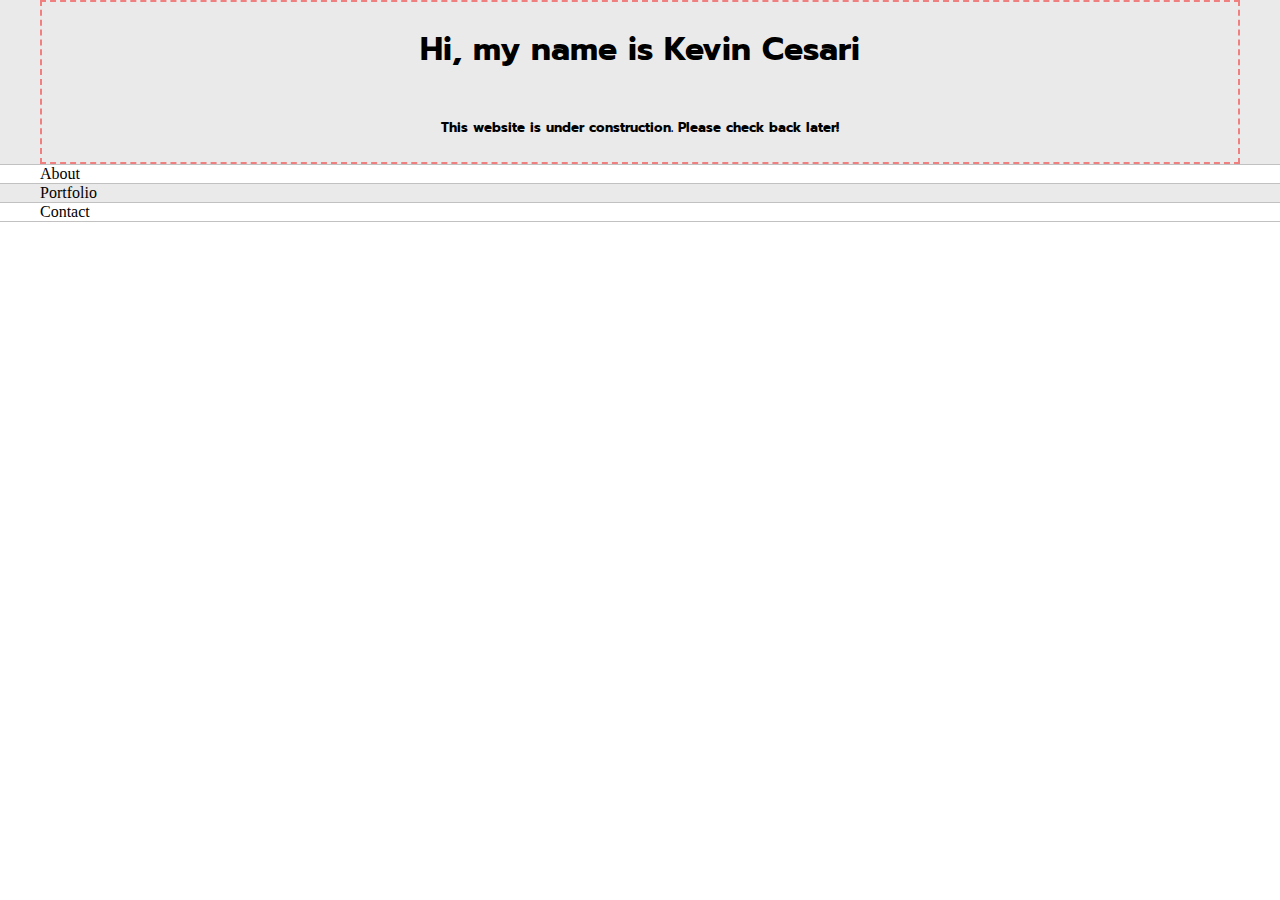
==== index.html @ b9900cfe "Test change to under construction message" ====
<!DOCTYPE html>
<html lang="en">
<head>
    <meta charset="UTF-8">
    <meta http-equiv="X-UA-Compatible" content="IE=edge">
    <meta name="viewport" content="width=device-width, initial-scale=1.0">

    <link rel="preconnect" href="https://fonts.googleapis.com">
    <link rel="preconnect" href="https://fonts.gstatic.com" crossorigin>
    <link href="https://fonts.googleapis.com/css2?family=Prompt:ital,wght@1,500&display=swap" rel="stylesheet">

    <link rel="stylesheet" type="text/css" href="default.css">

    <title>Kevin Cesari</title>
</head>

<body>
    <section class="s1">
        <div class="main-container">
            <div class="greeting-wrapper">
               <h1>Hi, my name is Kevin Cesari</h1>
               <h5>This website is under construction. Please check back later!</h5>
            </div>
        </div>
    </section>
    
    <section class="s2">
        <div class="main-container">
            About
        </div>
    </section>

    <section class="s1">
        <div class="main-container">
            Portfolio
        </div>
    </section>

    <section class="s2">
        <div class="main-container">
            Contact
        </div>
    </section>

</body>
</html>
---- default.css ----
/* Variables */
:root
{
    --mainColor: #eaeaea;
    --secondaryColor: #fff;

    --borderColor: #c1c1c1;

    --mainText: black;
    --secondaryText: #4b5156;
}

html, body
{
    padding: 0;
    margin: 0;
}

/* Style for link */
a
{
    text-decoration: none;
    color: #17a28b;
}

ul
{
    list-style: none;
}

h1, h2, h3, h4, h5, h6, strong
{
    color: var(--mainText);
    font-family: 'Prompt', sans-serif;
}

/* Font sizes for headers */
h1 {font-size: 56;}
h2 {font-size: 36;}
h3 {font-size: 28;}
h4 {font-size: 24;}
h5 {font-size: 20;}
h6 {font-size: 16;}

p, li, span, label, input, textarea
{
    color: var(--secondaryText);
}

.s1
{
    background-color: var(--mainColor);
    border-bottom: 1px solid var(--borderColor);
    overflow: auto;
}

.s2
{
    background-color: var(--secondaryColor);
    border-bottom: 1px solid var(--borderColor);
    overflow: auto;
}

.main-container
{
    width: 1200px;
    margin: 0 auto;
}

.greeting-wrapper
{
    display: grid;    
    text-align: center;
    align-content: center;
    border: 2px dashed lightcoral;
    min-height: 10em;
}

@media screen and (max-width: 1200px)
{
    .main-container
    {
        width: 95%;
    }
}
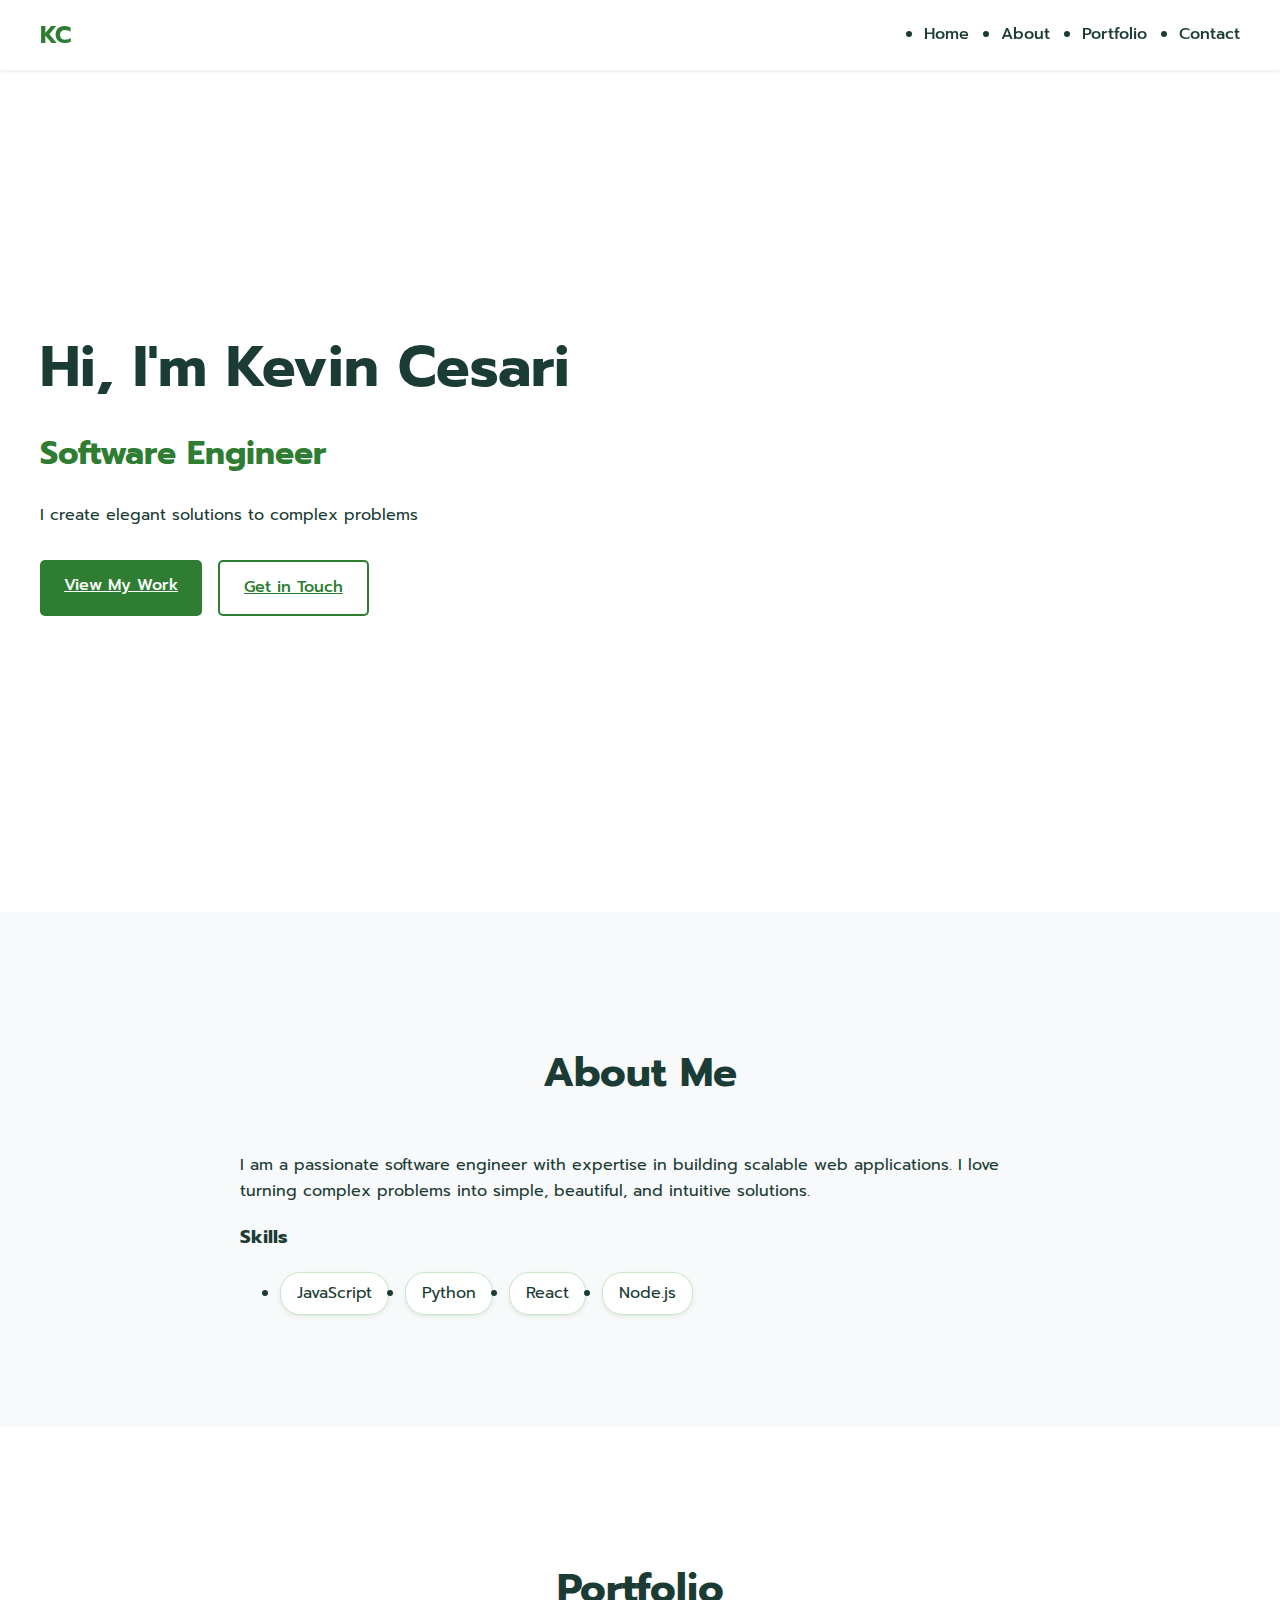
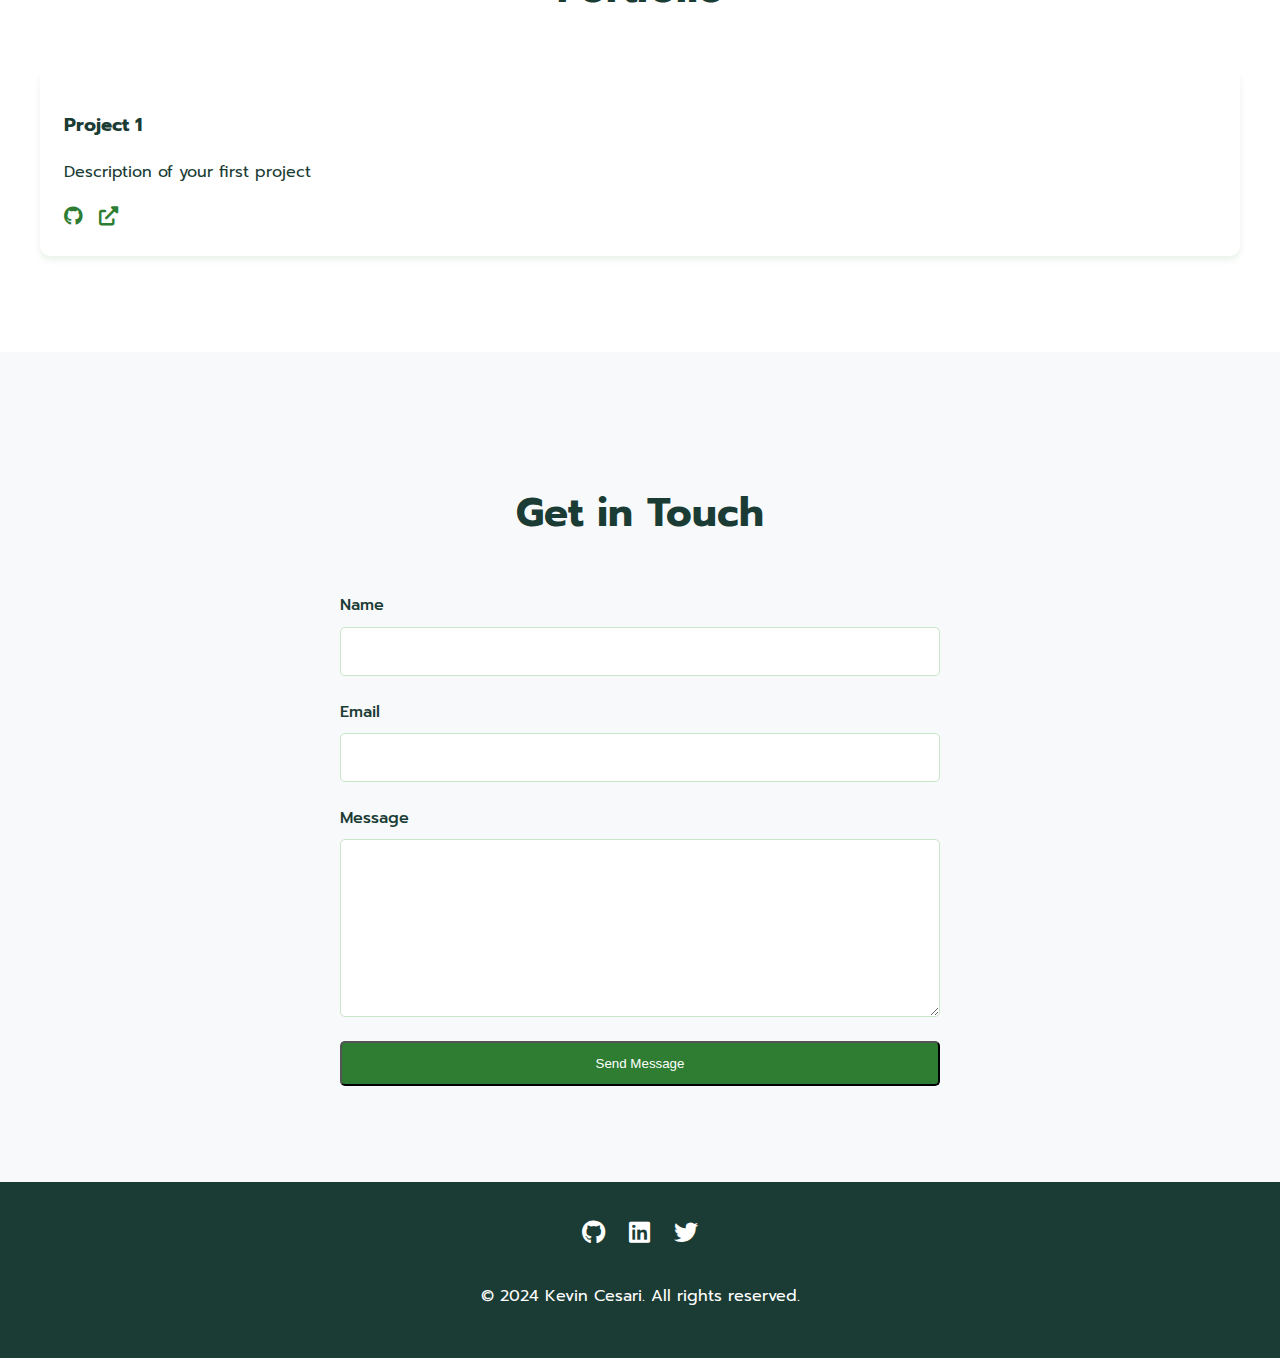
==== commit 212a0f4e: "Update to new template" ====
--- a/index.html
+++ b/index.html
@@ -4,43 +4,126 @@
     <meta charset="UTF-8">
     <meta http-equiv="X-UA-Compatible" content="IE=edge">
     <meta name="viewport" content="width=device-width, initial-scale=1.0">
+    <meta name="description" content="Kevin Cesari's Portfolio Website">
+    <meta name="keywords" content="portfolio, web development, software engineer">
 
     <link rel="preconnect" href="https://fonts.googleapis.com">
     <link rel="preconnect" href="https://fonts.gstatic.com" crossorigin>
-    <link href="https://fonts.googleapis.com/css2?family=Prompt:ital,wght@1,500&display=swap" rel="stylesheet">
+    <link href="https://fonts.googleapis.com/css2?family=Prompt:wght@300;400;500;600;700&display=swap" rel="stylesheet">
+    <link rel="stylesheet" href="https://cdnjs.cloudflare.com/ajax/libs/font-awesome/6.0.0/css/all.min.css">
 
     <link rel="stylesheet" type="text/css" href="default.css">
 
-    <title>Kevin Cesari</title>
+    <title>Kevin Cesari | Portfolio</title>
 </head>
 
 <body>
-    <section class="s1">
+    <nav class="navbar">
+        <div class="nav-content">
+            <div class="logo">KC</div>
+            <ul class="nav-links">
+                <li><a href="#home">Home</a></li>
+                <li><a href="#about">About</a></li>
+                <li><a href="#portfolio">Portfolio</a></li>
+                <li><a href="#contact">Contact</a></li>
+            </ul>
+        </div>
+    </nav>
+
+    <section id="home" class="s1">
         <div class="main-container">
-            <div class="greeting-wrapper">
-               <h1>Hi, my name is Kevin Cesari</h1>
-               <h5>This website is under construction. Please check back later!</h5>
+            <div class="hero-wrapper">
+                <div class="hero-content">
+                    <h1>Hi, I'm Kevin Cesari</h1>
+                    <h2>Software Engineer</h2>
+                    <p>I create elegant solutions to complex problems</p>
+                    <div class="cta-buttons">
+                        <a href="#portfolio" class="btn primary">View My Work</a>
+                        <a href="#contact" class="btn secondary">Get in Touch</a>
+                    </div>
+                </div>
+                <div class="hero-image">
+                    <!-- Add your profile image here -->
+                </div>
             </div>
         </div>
     </section>
     
-    <section class="s2">
+    <section id="about" class="s2">
         <div class="main-container">
-            About
+            <h2 class="section-title">About Me</h2>
+            <div class="about-wrapper">
+                <div class="about-content">
+                    <p>I am a passionate software engineer with expertise in building scalable web applications. I love turning complex problems into simple, beautiful, and intuitive solutions.</p>
+                    <div class="skills">
+                        <h3>Skills</h3>
+                        <ul class="skills-list">
+                            <li>JavaScript</li>
+                            <li>Python</li>
+                            <li>React</li>
+                            <li>Node.js</li>
+                            <!-- Add more skills as needed -->
+                        </ul>
+                    </div>
+                </div>
+            </div>
         </div>
     </section>
 
-    <section class="s1">
+    <section id="portfolio" class="s1">
         <div class="main-container">
-            Portfolio
+            <h2 class="section-title">Portfolio</h2>
+            <div class="portfolio-grid">
+                <!-- Portfolio items will be added here -->
+                <div class="portfolio-item">
+                    <div class="portfolio-content">
+                        <h3>Project 1</h3>
+                        <p>Description of your first project</p>
+                        <div class="portfolio-links">
+                            <a href="#" target="_blank"><i class="fab fa-github"></i></a>
+                            <a href="#" target="_blank"><i class="fas fa-external-link-alt"></i></a>
+                        </div>
+                    </div>
+                </div>
+                <!-- Add more portfolio items as needed -->
+            </div>
         </div>
     </section>
 
-    <section class="s2">
+    <section id="contact" class="s2">
         <div class="main-container">
-            Contact
+            <h2 class="section-title">Get in Touch</h2>
+            <div class="contact-wrapper">
+                <form class="contact-form">
+                    <div class="form-group">
+                        <label for="name">Name</label>
+                        <input type="text" id="name" name="name" required>
+                    </div>
+                    <div class="form-group">
+                        <label for="email">Email</label>
+                        <input type="email" id="email" name="email" required>
+                    </div>
+                    <div class="form-group">
+                        <label for="message">Message</label>
+                        <textarea id="message" name="message" required></textarea>
+                    </div>
+                    <button type="submit" class="btn primary">Send Message</button>
+                </form>
+            </div>
         </div>
     </section>
 
+    <footer>
+        <div class="main-container">
+            <div class="footer-content">
+                <div class="social-links">
+                    <a href="#" target="_blank"><i class="fab fa-github"></i></a>
+                    <a href="#" target="_blank"><i class="fab fa-linkedin"></i></a>
+                    <a href="#" target="_blank"><i class="fab fa-twitter"></i></a>
+                </div>
+                <p>&copy; 2024 Kevin Cesari. All rights reserved.</p>
+            </div>
+        </div>
+    </footer>
 </body>
 </html>--- a/default.css
+++ b/default.css
@@ -1,85 +1,351 @@
 /* Variables */
 :root
 {
-    --mainColor: #eaeaea;
-    --secondaryColor: #fff;
-
-    --borderColor: #c1c1c1;
-
-    --mainText: black;
-    --secondaryText: #4b5156;
+    --mainColor: #ffffff;
+    --secondaryColor: #f8f9fa;
+    --accentColor: #2e7d32;
+    --accentColorLight: #4caf50;
+    --textColor: #1b3c35;
+    --secondaryText: #2d5a4e;
+    --borderColor: #c8e6c9;
+    --shadowColor: rgba(46, 125, 50, 0.1);
 }
 
 html, body
 {
     padding: 0;
     margin: 0;
-}
-
-/* Style for link */
-a
-{
+    font-family: 'Prompt', sans-serif;
+    color: var(--textColor);
+    line-height: 1.6;
+}
+
+/* Navigation */
+.navbar
+{
+    position: fixed;
+    top: 0;
+    width: 100%;
+    background-color: var(--mainColor);
+    box-shadow: 0 2px 4px var(--shadowColor);
+    z-index: 1000;
+}
+
+.nav-content
+{
+    display: flex;
+    justify-content: space-between;
+    align-items: center;
+    padding: 1rem 2rem;
+    max-width: 1200px;
+    margin: 0 auto;
+}
+
+.logo
+{
+    font-size: 1.5rem;
+    font-weight: 700;
+    color: var(--accentColor);
+}
+
+.nav-links
+{
+    display: flex;
+    gap: 2rem;
+    margin: 0;
+    padding: 0;
+}
+
+.nav-links a
+{
+    color: var(--textColor);
     text-decoration: none;
-    color: #17a28b;
-}
-
-ul
-{
-    list-style: none;
-}
-
-h1, h2, h3, h4, h5, h6, strong
-{
-    color: var(--mainText);
-    font-family: 'Prompt', sans-serif;
-}
-
-/* Font sizes for headers */
-h1 {font-size: 56;}
-h2 {font-size: 36;}
-h3 {font-size: 28;}
-h4 {font-size: 24;}
-h5 {font-size: 20;}
-h6 {font-size: 16;}
-
-p, li, span, label, input, textarea
-{
-    color: var(--secondaryText);
+    font-weight: 500;
+    transition: color 0.3s ease;
+}
+
+.nav-links a:hover
+{
+    color: var(--accentColor);
+}
+
+/* Sections */
+.s1, .s2
+{
+    padding: 6rem 0;
 }
 
 .s1
 {
     background-color: var(--mainColor);
-    border-bottom: 1px solid var(--borderColor);
-    overflow: auto;
 }
 
 .s2
 {
     background-color: var(--secondaryColor);
-    border-bottom: 1px solid var(--borderColor);
-    overflow: auto;
 }
 
 .main-container
 {
-    width: 1200px;
+    max-width: 1200px;
     margin: 0 auto;
-}
-
-.greeting-wrapper
-{
-    display: grid;    
+    padding: 0 2rem;
+}
+
+/* Hero Section */
+.hero-wrapper
+{
+    display: grid;
+    grid-template-columns: 1fr 1fr;
+    gap: 4rem;
+    align-items: center;
+    min-height: 80vh;
+}
+
+.hero-content h1
+{
+    font-size: 3.5rem;
+    margin-bottom: 1rem;
+    line-height: 1.2;
+}
+
+.hero-content h2
+{
+    font-size: 2rem;
+    color: var(--accentColor);
+    margin-bottom: 1.5rem;
+}
+
+.cta-buttons
+{
+    display: flex;
+    gap: 1rem;
+    margin-top: 2rem;
+}
+
+/* Buttons */
+.btn
+{
+    padding: 0.8rem 1.5rem;
+    border-radius: 5px;
+    font-weight: 500;
+    transition: all 0.3s ease;
+}
+
+.btn.primary
+{
+    background-color: var(--accentColor);
+    color: white;
+}
+
+.btn.secondary
+{
+    border: 2px solid var(--accentColor);
+    color: var(--accentColor);
+}
+
+.btn:hover
+{
+    transform: translateY(-2px);
+    box-shadow: 0 4px 8px var(--shadowColor);
+}
+
+/* Section Titles */
+.section-title
+{
     text-align: center;
-    align-content: center;
-    border: 2px dashed lightcoral;
-    min-height: 10em;
-}
-
-@media screen and (max-width: 1200px)
+    font-size: 2.5rem;
+    margin-bottom: 3rem;
+    color: var(--textColor);
+}
+
+/* About Section */
+.about-wrapper
+{
+    max-width: 800px;
+    margin: 0 auto;
+}
+
+.skills-list
+{
+    display: flex;
+    flex-wrap: wrap;
+    gap: 1rem;
+    margin-top: 1rem;
+}
+
+.skills-list li
+{
+    background-color: var(--mainColor);
+    padding: 0.5rem 1rem;
+    border-radius: 20px;
+    box-shadow: 0 2px 4px var(--shadowColor);
+    border: 1px solid var(--borderColor);
+}
+
+/* Portfolio Section */
+.portfolio-grid
+{
+    display: grid;
+    grid-template-columns: repeat(auto-fit, minmax(300px, 1fr));
+    gap: 2rem;
+}
+
+.portfolio-item
+{
+    background-color: var(--mainColor);
+    border-radius: 10px;
+    overflow: hidden;
+    box-shadow: 0 4px 6px var(--shadowColor);
+    transition: transform 0.3s ease;
+}
+
+.portfolio-item:hover
+{
+    transform: translateY(-5px);
+}
+
+.portfolio-content
+{
+    padding: 1.5rem;
+}
+
+.portfolio-links
+{
+    display: flex;
+    gap: 1rem;
+    margin-top: 1rem;
+}
+
+.portfolio-links a
+{
+    color: var(--accentColor);
+    font-size: 1.2rem;
+    transition: color 0.3s ease;
+}
+
+.portfolio-links a:hover
+{
+    color: var(--accentColorLight);
+}
+
+/* Contact Section */
+.contact-wrapper
+{
+    max-width: 600px;
+    margin: 0 auto;
+}
+
+.contact-form
+{
+    display: flex;
+    flex-direction: column;
+    gap: 1.5rem;
+}
+
+.form-group
+{
+    display: flex;
+    flex-direction: column;
+    gap: 0.5rem;
+}
+
+.form-group label
+{
+    font-weight: 500;
+}
+
+.form-group input,
+.form-group textarea
+{
+    padding: 0.8rem;
+    border: 1px solid var(--borderColor);
+    border-radius: 5px;
+    font-family: inherit;
+}
+
+.form-group textarea
+{
+    min-height: 150px;
+    resize: vertical;
+}
+
+.form-group input:focus,
+.form-group textarea:focus
+{
+    outline: none;
+    border-color: var(--accentColor);
+    box-shadow: 0 0 0 2px var(--shadowColor);
+}
+
+/* Footer */
+footer
+{
+    background-color: var(--textColor);
+    color: var(--mainColor);
+    padding: 2rem 0;
+}
+
+.footer-content
+{
+    display: flex;
+    flex-direction: column;
+    align-items: center;
+    gap: 1rem;
+}
+
+.social-links
+{
+    display: flex;
+    gap: 1.5rem;
+}
+
+.social-links a
+{
+    color: var(--mainColor);
+    font-size: 1.5rem;
+    transition: color 0.3s ease;
+}
+
+.social-links a:hover
+{
+    color: var(--accentColorLight);
+}
+
+/* Responsive Design */
+@media screen and (max-width: 768px)
+{
+    .hero-wrapper
+    {
+        grid-template-columns: 1fr;
+        text-align: center;
+    }
+
+    .nav-links
+    {
+        display: none;
+    }
+
+    .hero-content h1
+    {
+        font-size: 2.5rem;
+    }
+
+    .cta-buttons
+    {
+        justify-content: center;
+    }
+}
+
+@media screen and (max-width: 480px)
 {
     .main-container
     {
-        width: 95%;
+        padding: 0 1rem;
+    }
+
+    .section-title
+    {
+        font-size: 2rem;
     }
 }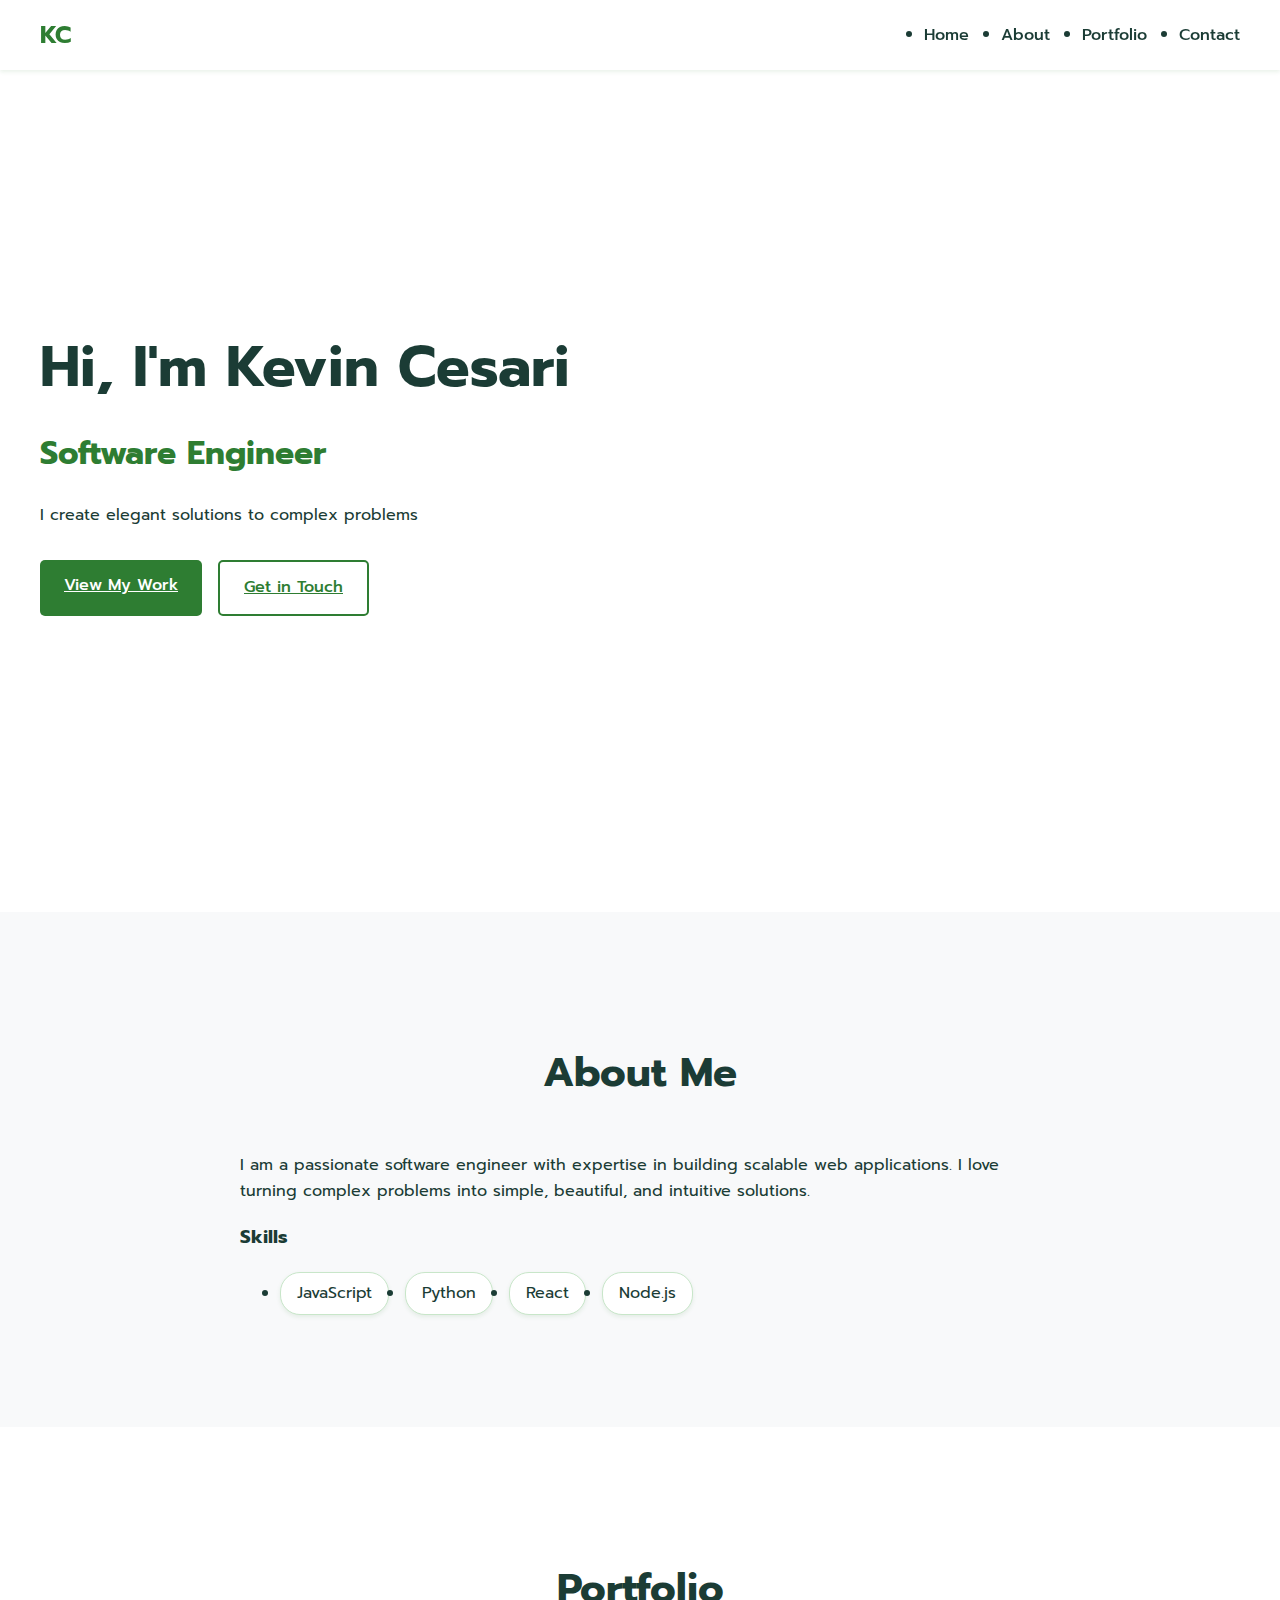
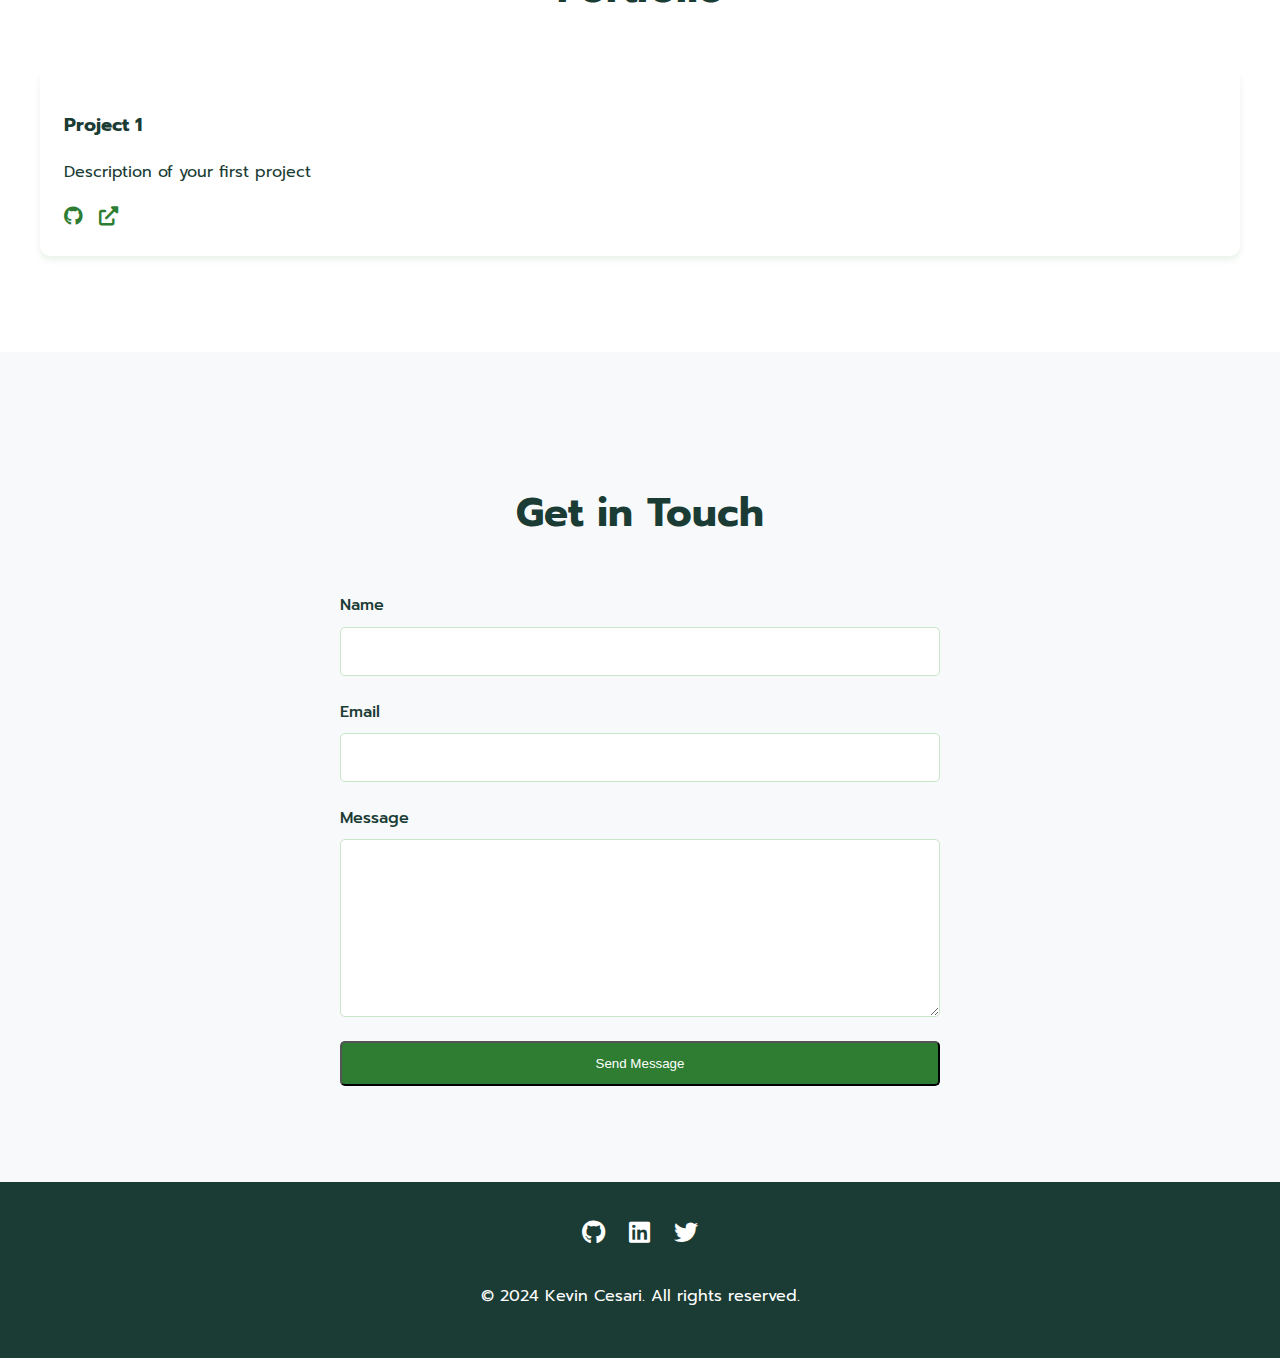
==== commit 3ef361fa: "Updated to add hamburger selection for mobile navigation." ====
--- a/index.html
+++ b/index.html
@@ -21,6 +21,9 @@
     <nav class="navbar">
         <div class="nav-content">
             <div class="logo">KC</div>
+            <button class="mobile-nav-toggle" aria-label="Toggle navigation menu">
+                <span class="hamburger"></span>
+            </button>
             <ul class="nav-links">
                 <li><a href="#home">Home</a></li>
                 <li><a href="#about">About</a></li>
@@ -125,5 +128,24 @@
             </div>
         </div>
     </footer>
+
+    <script>
+        // Mobile Navigation
+        const mobileNavToggle = document.querySelector('.mobile-nav-toggle');
+        const navLinks = document.querySelector('.nav-links');
+        
+        mobileNavToggle.addEventListener('click', () => {
+            mobileNavToggle.classList.toggle('active');
+            navLinks.classList.toggle('active');
+        });
+
+        // Close mobile menu when clicking a link
+        document.querySelectorAll('.nav-links a').forEach(link => {
+            link.addEventListener('click', () => {
+                mobileNavToggle.classList.remove('active');
+                navLinks.classList.remove('active');
+            });
+        });
+    </script>
 </body>
 </html>--- a/default.css
+++ b/default.css
@@ -61,12 +61,32 @@
     color: var(--textColor);
     text-decoration: none;
     font-weight: 500;
-    transition: color 0.3s ease;
+    transition: all 0.3s ease;
+    position: relative;
+    padding: 0.3rem 0;
+}
+
+.nav-links a::after
+{
+    content: '';
+    position: absolute;
+    bottom: 0;
+    left: 0;
+    width: 0;
+    height: 2px;
+    background-color: var(--accentColor);
+    transition: width 0.3s ease;
 }
 
 .nav-links a:hover
 {
     color: var(--accentColor);
+    transform: translateY(-2px);
+}
+
+.nav-links a:hover::after
+{
+    width: 100%;
 }
 
 /* Sections */
@@ -312,20 +332,109 @@
     color: var(--accentColorLight);
 }
 
+/* Mobile Navigation Button */
+.mobile-nav-toggle
+{
+    display: none;
+    background: none;
+    border: none;
+    cursor: pointer;
+    padding: 0.5rem;
+    z-index: 1001;
+}
+
+.hamburger
+{
+    display: block;
+    position: relative;
+    width: 24px;
+    height: 2px;
+    background: var(--textColor);
+    transition: all 0.3s ease;
+}
+
+.hamburger::before,
+.hamburger::after
+{
+    content: '';
+    position: absolute;
+    width: 24px;
+    height: 2px;
+    background: var(--textColor);
+    transition: all 0.3s ease;
+}
+
+.hamburger::before
+{
+    transform: translateY(-8px);
+}
+
+.hamburger::after
+{
+    transform: translateY(8px);
+}
+
+/* Hamburger Animation */
+.mobile-nav-toggle.active .hamburger
+{
+    background: transparent;
+}
+
+.mobile-nav-toggle.active .hamburger::before
+{
+    transform: rotate(45deg);
+}
+
+.mobile-nav-toggle.active .hamburger::after
+{
+    transform: rotate(-45deg);
+}
+
 /* Responsive Design */
 @media screen and (max-width: 768px)
 {
+    .mobile-nav-toggle
+    {
+        display: block;
+    }
+
+    .nav-links
+    {
+        display: flex;
+        flex-direction: column;
+        position: fixed;
+        top: 0;
+        right: -100%;
+        width: 70%;
+        height: 100vh;
+        background: var(--mainColor);
+        padding: 6rem 2rem 2rem;
+        transition: right 0.3s ease;
+        box-shadow: -2px 0 4px var(--shadowColor);
+    }
+
+    .nav-links.active
+    {
+        right: 0;
+    }
+
+    .nav-links a
+    {
+        font-size: 1.2rem;
+        padding: 1rem 0;
+    }
+
+    .nav-links a:hover
+    {
+        transform: translateX(5px);
+    }
+
     .hero-wrapper
     {
         grid-template-columns: 1fr;
         text-align: center;
     }
 
-    .nav-links
-    {
-        display: none;
-    }
-
     .hero-content h1
     {
         font-size: 2.5rem;
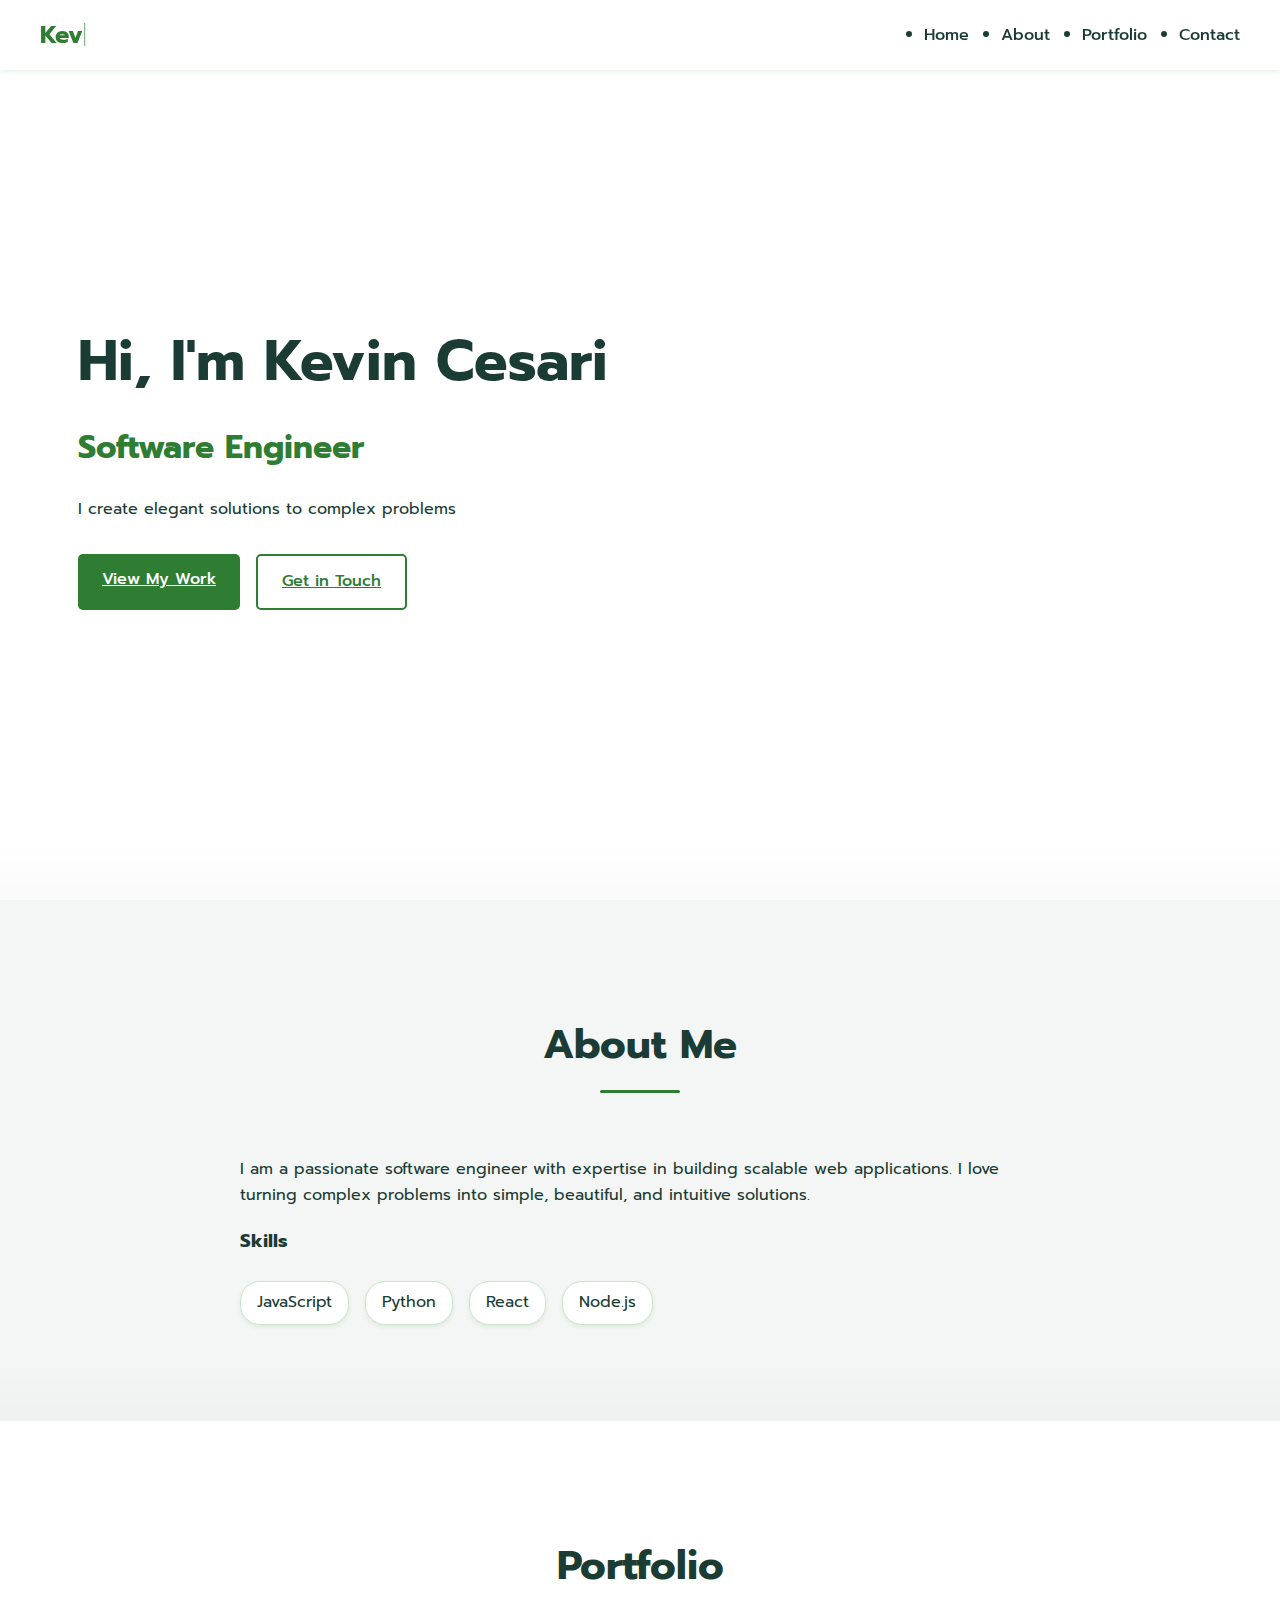
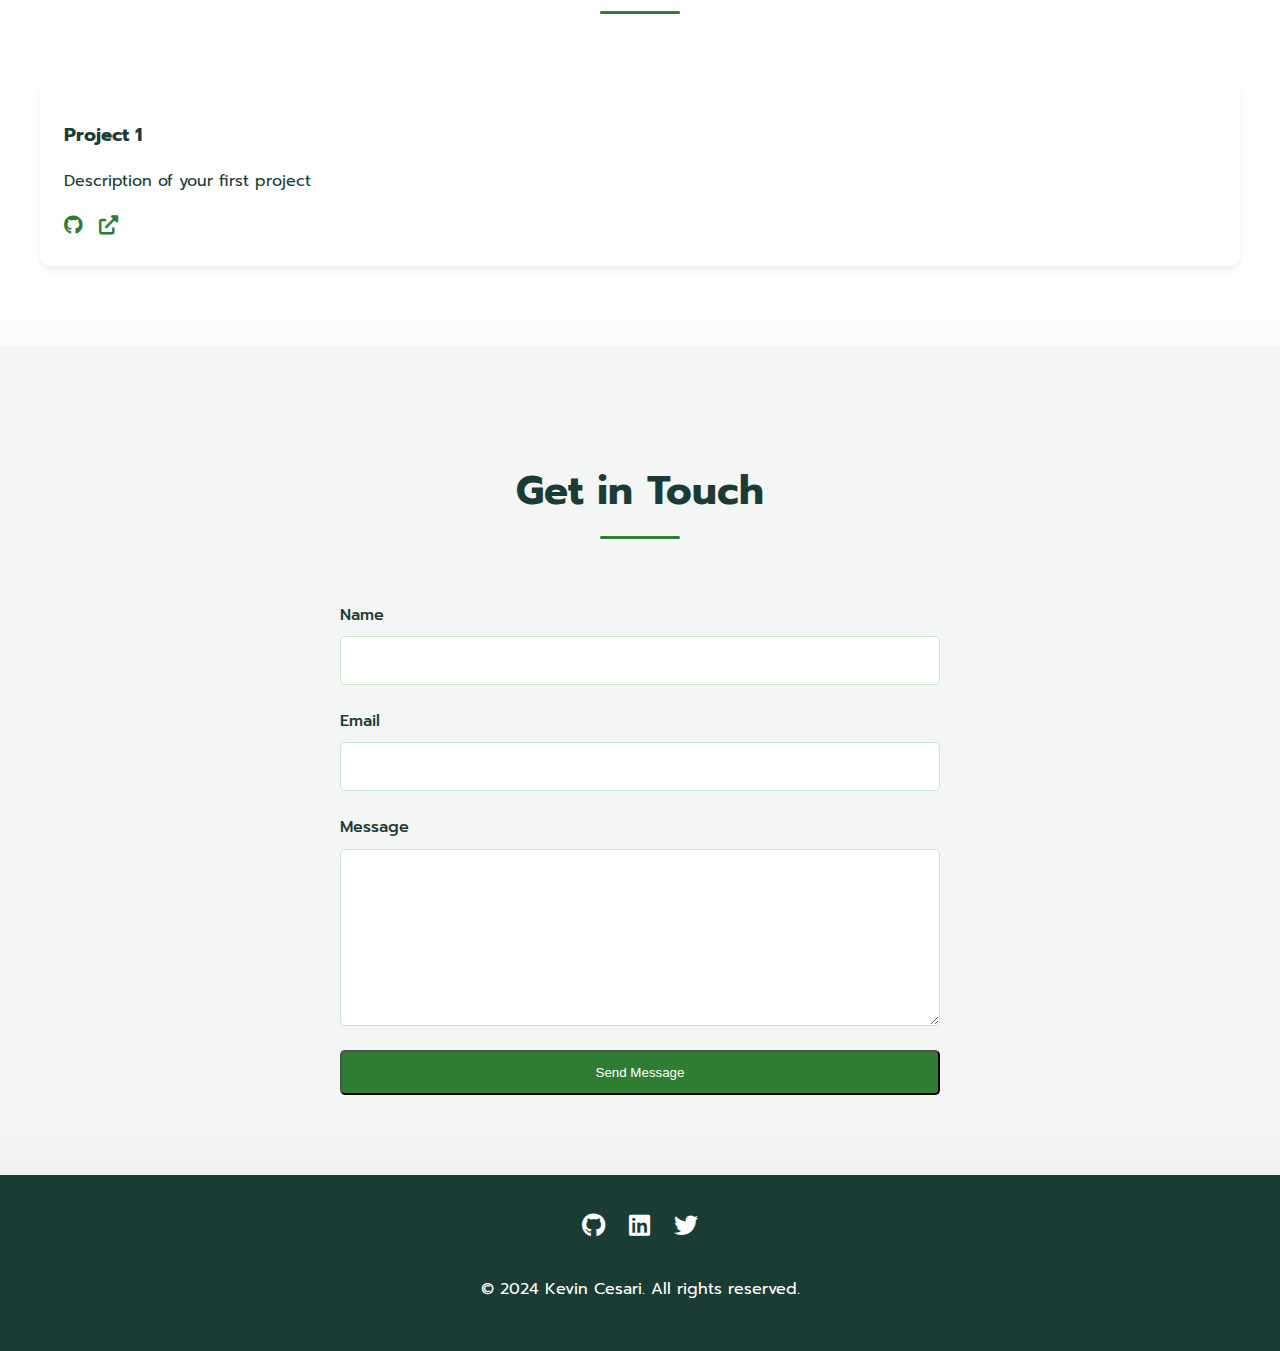
==== commit 27b0d067: "Made dynamic typing of name in the header section" ====
--- a/index.html
+++ b/index.html
@@ -20,7 +20,10 @@
 <body>
     <nav class="navbar">
         <div class="nav-content">
-            <div class="logo">KC</div>
+            <div class="logo">
+                <span class="logo-text"></span>
+                <span class="cursor">|</span>
+            </div>
             <button class="mobile-nav-toggle" aria-label="Toggle navigation menu">
                 <span class="hamburger"></span>
             </button>
@@ -146,6 +149,73 @@
                 navLinks.classList.remove('active');
             });
         });
+
+        // Typewriter effect
+        const firstName = "Kevin";
+        const lastNameMistake = "Cesari";
+        const lastName = "Cesari";
+        const logoText = document.querySelector('.logo-text');
+        let charIndex = 0;
+        let currentPhase = 'firstName';
+        
+        function type() {
+            switch(currentPhase) {
+                case 'firstName':
+                    if (charIndex < firstName.length) {
+                        logoText.textContent += firstName.charAt(charIndex);
+                        charIndex++;
+                        setTimeout(type, 80);
+                    } else {
+                        charIndex = 0;
+                        currentPhase = 'space';
+                        setTimeout(type, 500);
+                    }
+                    break;
+                    
+                case 'space':
+                    logoText.textContent += " ";
+                    currentPhase = 'lastNameMistake';
+                    setTimeout(type, 80);
+                    break;
+                    
+                case 'lastNameMistake':
+                    if (charIndex < lastNameMistake.length) {
+                        logoText.textContent += lastNameMistake.charAt(charIndex);
+                        charIndex++;
+                        setTimeout(type, 80);
+                    } else {
+                        charIndex = 0;
+                        currentPhase = 'backspace';
+                        setTimeout(type, 1000); // Pause before backspacing
+                    }
+                    break;
+                    
+                case 'backspace':
+                    if (charIndex < 3) {
+                        logoText.textContent = logoText.textContent.slice(0, -1);
+                        charIndex++;
+                        setTimeout(type, 60);
+                    } else {
+                        charIndex = 3;
+                        currentPhase = 'correction';
+                        setTimeout(type, 200);
+                    }
+                    break;
+                    
+                case 'correction':
+                    if (charIndex < lastName.length) {
+                        logoText.textContent += lastName.charAt(charIndex);
+                        charIndex++;
+                        setTimeout(type, 100);
+                    }
+                    break;
+            }
+        }
+
+        // Start typing animation when page loads
+        window.addEventListener('load', () => {
+            setTimeout(type, 500); // Delay before starting
+        });
     </script>
 </body>
 </html>--- a/default.css
+++ b/default.css
@@ -2,7 +2,7 @@
 :root
 {
     --mainColor: #ffffff;
-    --secondaryColor: #f8f9fa;
+    --secondaryColor: #f3f6f4;
     --accentColor: #2e7d32;
     --accentColorLight: #4caf50;
     --textColor: #1b3c35;
@@ -46,6 +46,31 @@
     font-size: 1.5rem;
     font-weight: 700;
     color: var(--accentColor);
+    display: flex;
+    align-items: center;
+}
+
+.logo-text
+{
+    white-space: nowrap;
+}
+
+.cursor
+{
+    margin-left: 0;
+    font-weight: 100;
+    animation: blink 1s step-end infinite;
+}
+
+@keyframes blink {
+    from, to { opacity: 1; }
+    50% { opacity: 0; }
+}
+
+/* Add typewriter animation */
+@keyframes typewriter {
+    from { width: 0; }
+    to { width: 100%; }
 }
 
 .nav-links
@@ -92,7 +117,8 @@
 /* Sections */
 .s1, .s2
 {
-    padding: 6rem 0;
+    padding: 5rem 0;
+    position: relative;
 }
 
 .s1
@@ -103,6 +129,21 @@
 .s2
 {
     background-color: var(--secondaryColor);
+    position: relative;
+}
+
+/* Section dividers */
+.s1::after,
+.s2::after
+{
+    content: '';
+    position: absolute;
+    bottom: 0;
+    left: 0;
+    width: 100%;
+    height: 60px;
+    background: linear-gradient(to bottom, transparent, rgba(0, 0, 0, 0.02));
+    pointer-events: none;
 }
 
 .main-container
@@ -113,13 +154,21 @@
 }
 
 /* Hero Section */
+#home
+{
+    min-height: 100vh;
+    display: flex;
+    align-items: center;
+    padding: 0;
+}
+
 .hero-wrapper
 {
     display: grid;
     grid-template-columns: 1fr 1fr;
     gap: 4rem;
     align-items: center;
-    min-height: 80vh;
+    padding: 2rem 0;
 }
 
 .hero-content h1
@@ -175,8 +224,23 @@
 {
     text-align: center;
     font-size: 2.5rem;
-    margin-bottom: 3rem;
+    margin-bottom: 4rem;
     color: var(--textColor);
+    position: relative;
+    padding-bottom: 1rem;
+}
+
+.section-title::after
+{
+    content: '';
+    position: absolute;
+    bottom: 0;
+    left: 50%;
+    transform: translateX(-50%);
+    width: 80px;
+    height: 3px;
+    background-color: var(--accentColor);
+    border-radius: 2px;
 }
 
 /* About Section */
@@ -191,7 +255,9 @@
     display: flex;
     flex-wrap: wrap;
     gap: 1rem;
-    margin-top: 1rem;
+    margin-top: 1.5rem;
+    list-style: none;
+    padding: 0;
 }
 
 .skills-list li
@@ -429,10 +495,22 @@
         transform: translateX(5px);
     }
 
+    .s1, .s2
+    {
+        padding: 4rem 0;
+    }
+
+    .section-title
+    {
+        font-size: 2rem;
+        margin-bottom: 3rem;
+    }
+
     .hero-wrapper
     {
         grid-template-columns: 1fr;
         text-align: center;
+        padding-top: 6rem;
     }
 
     .hero-content h1
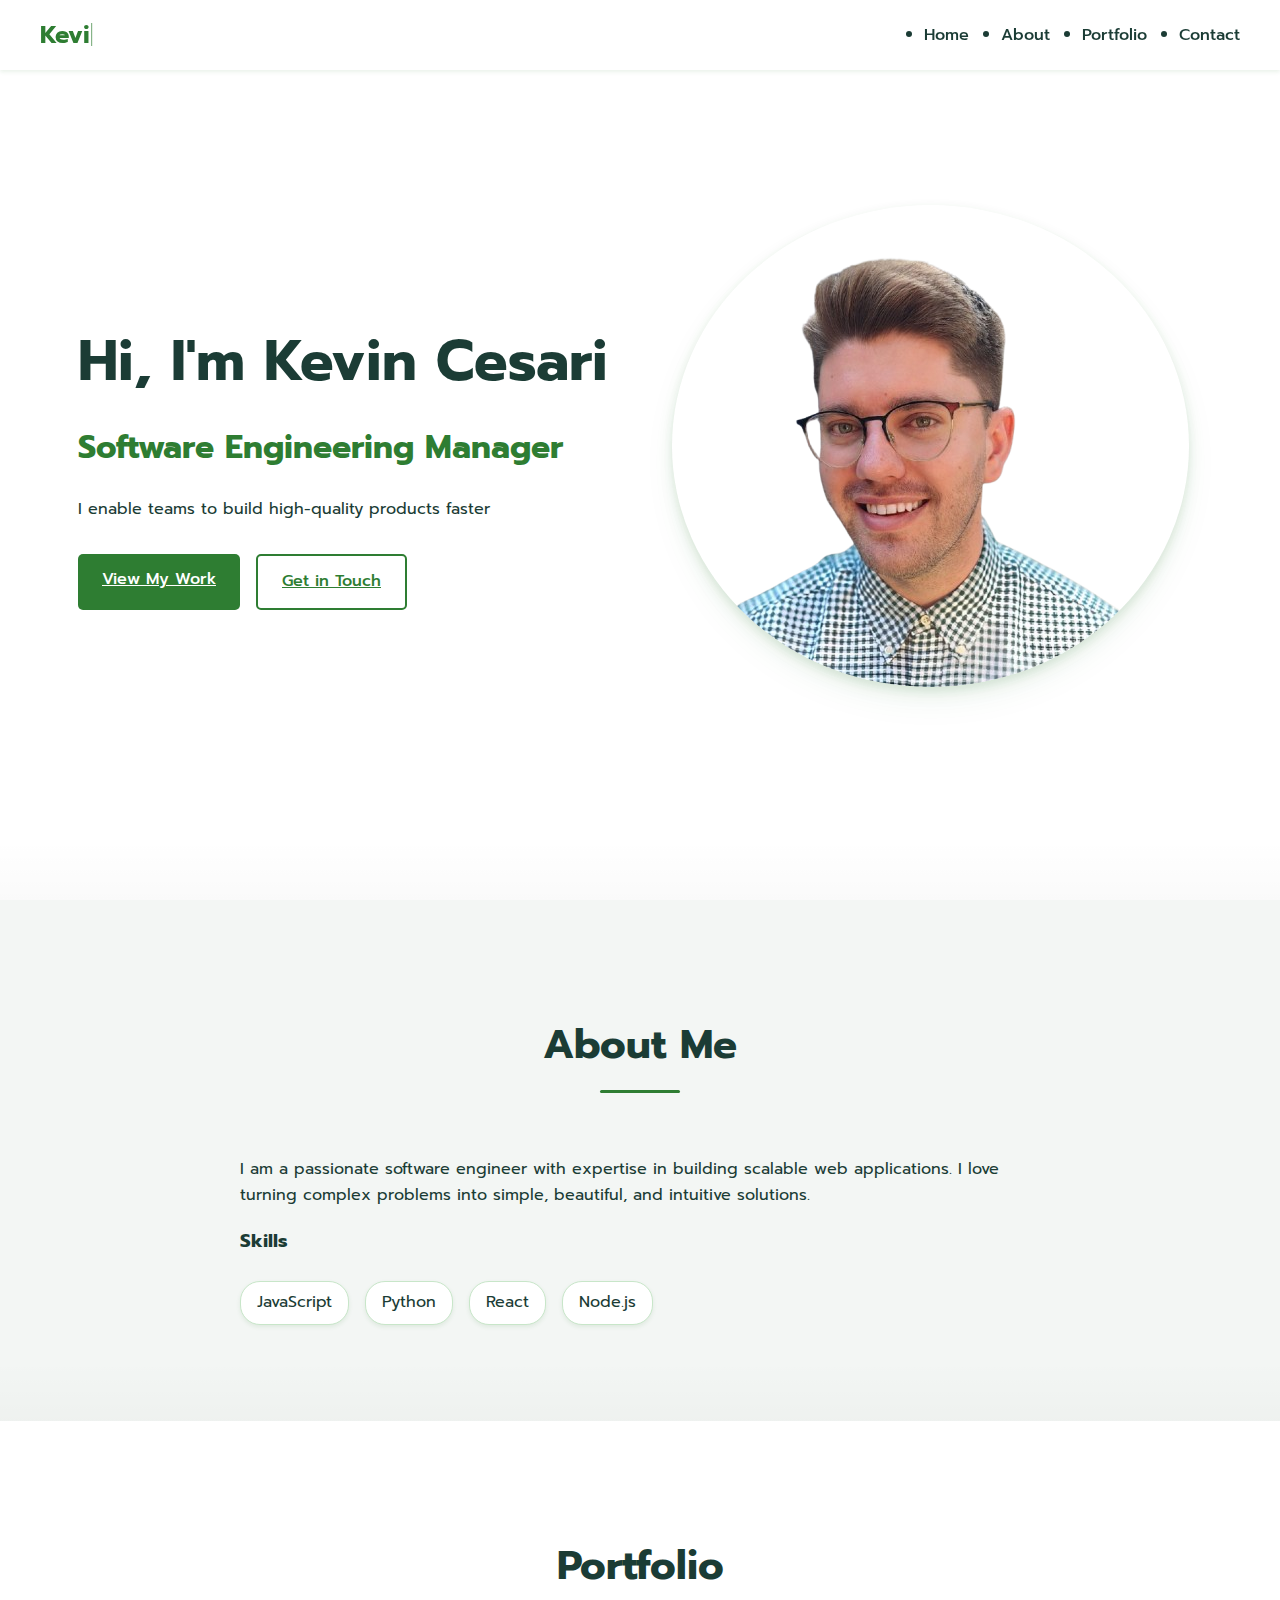
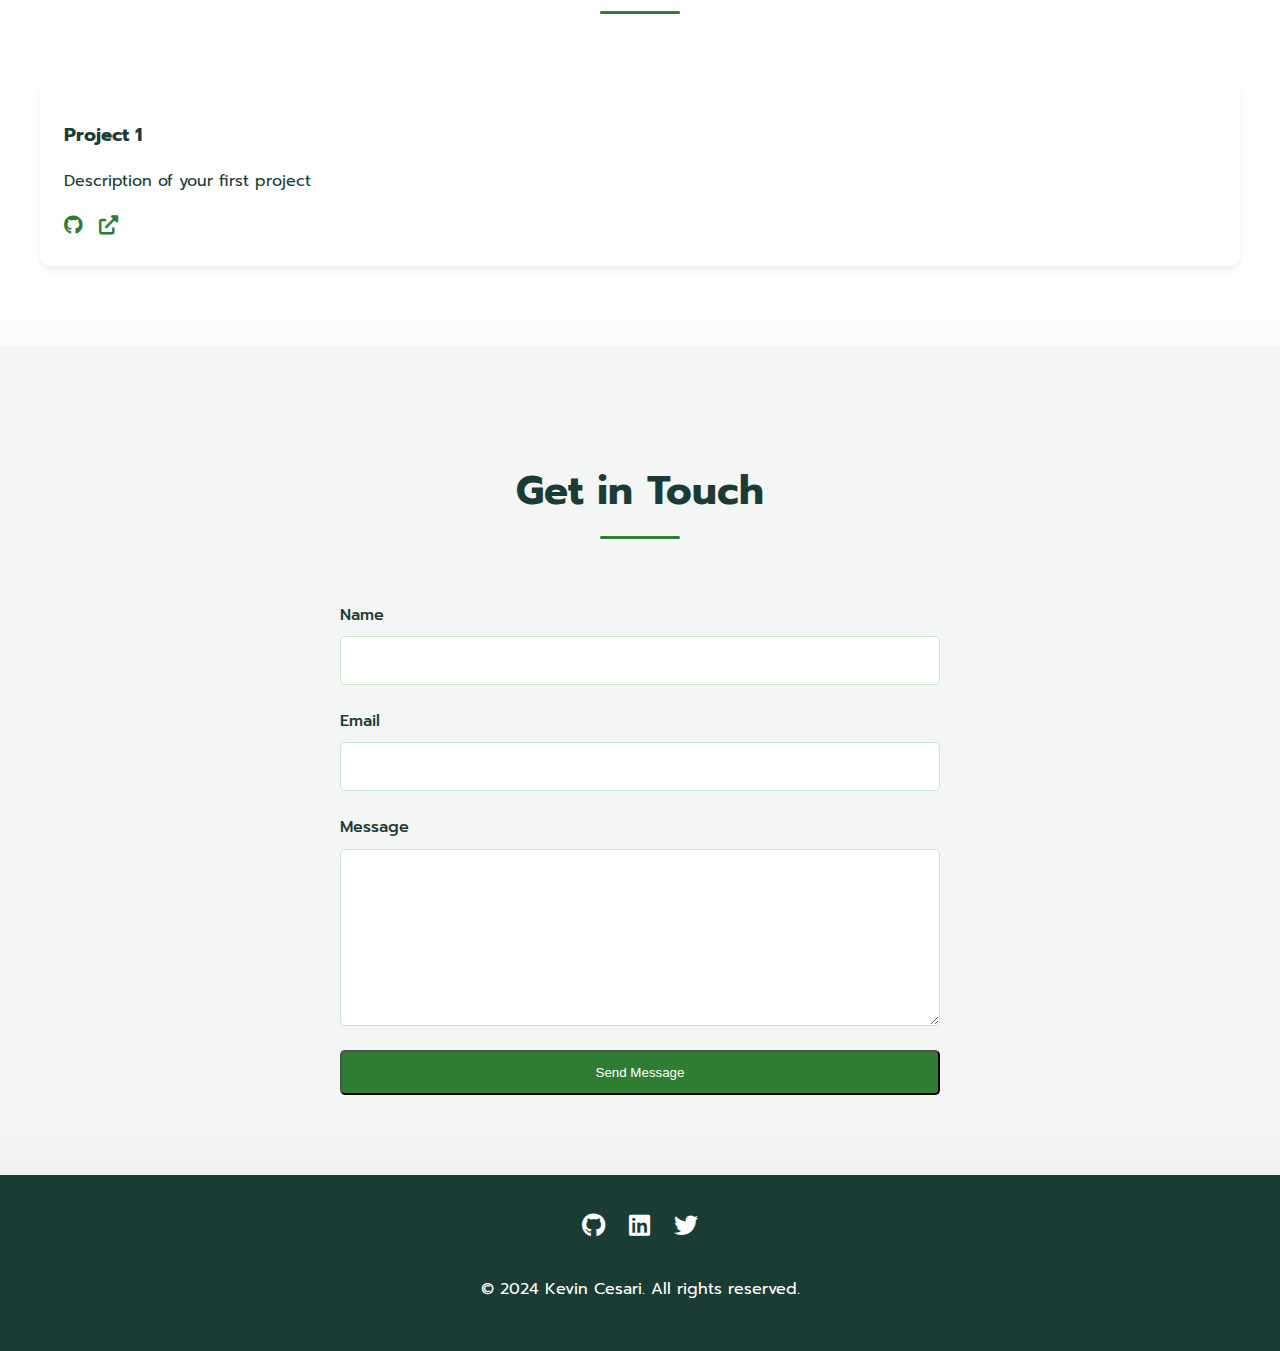
==== commit 35824243: "Added hero image and css styling to accomodate." ====
--- a/index.html
+++ b/index.html
@@ -41,14 +41,15 @@
             <div class="hero-wrapper">
                 <div class="hero-content">
                     <h1>Hi, I'm Kevin Cesari</h1>
-                    <h2>Software Engineer</h2>
-                    <p>I create elegant solutions to complex problems</p>
+                    <h2>Software Engineering Manager</h2>
+                    <p>I enable teams to build high-quality products faster</p>
                     <div class="cta-buttons">
                         <a href="#portfolio" class="btn primary">View My Work</a>
                         <a href="#contact" class="btn secondary">Get in Touch</a>
                     </div>
                 </div>
                 <div class="hero-image">
+                    <img src="Self_Portrait_Cropped-removebg-preview.png" alt="Kevin Cesari">
                     <!-- Add your profile image here -->
                 </div>
             </div>
@@ -152,7 +153,7 @@
 
         // Typewriter effect
         const firstName = "Kevin";
-        const lastNameMistake = "Cesari";
+        const lastNameMistake = "Cesrai";
         const lastName = "Cesari";
         const logoText = document.querySelector('.logo-text');
         let charIndex = 0;
--- a/default.css
+++ b/default.css
@@ -46,20 +46,25 @@
     font-size: 1.5rem;
     font-weight: 700;
     color: var(--accentColor);
-    display: flex;
+    display: inline-flex;
     align-items: center;
+    position: relative;
 }
 
 .logo-text
 {
     white-space: nowrap;
+    display: inline-block;
 }
 
 .cursor
 {
     margin-left: 0;
     font-weight: 100;
+    will-change: opacity;
     animation: blink 1s step-end infinite;
+    position: relative;
+    display: inline-block;
 }
 
 @keyframes blink {
@@ -522,6 +527,11 @@
     {
         justify-content: center;
     }
+
+    .logo {
+        display: inline-flex;
+        align-items: center;
+    }
 }
 
 @media screen and (max-width: 480px)
@@ -535,4 +545,23 @@
     {
         font-size: 2rem;
     }
+}
+
+.hero-image img {
+    max-width: 100%;
+    height: auto;
+    border-radius: 50%;
+    box-shadow: 
+        0 4px 8px var(--shadowColor),
+        0 8px 16px rgba(46, 125, 50, 0.08),
+        0 16px 32px rgba(46, 125, 50, 0.05);
+    transition: transform 0.3s ease, box-shadow 0.3s ease;
+}
+
+.hero-image img:hover {
+    transform: scale(1.02);
+    box-shadow: 
+        0 6px 12px var(--shadowColor),
+        0 12px 24px rgba(46, 125, 50, 0.1),
+        0 24px 48px rgba(46, 125, 50, 0.07);
 }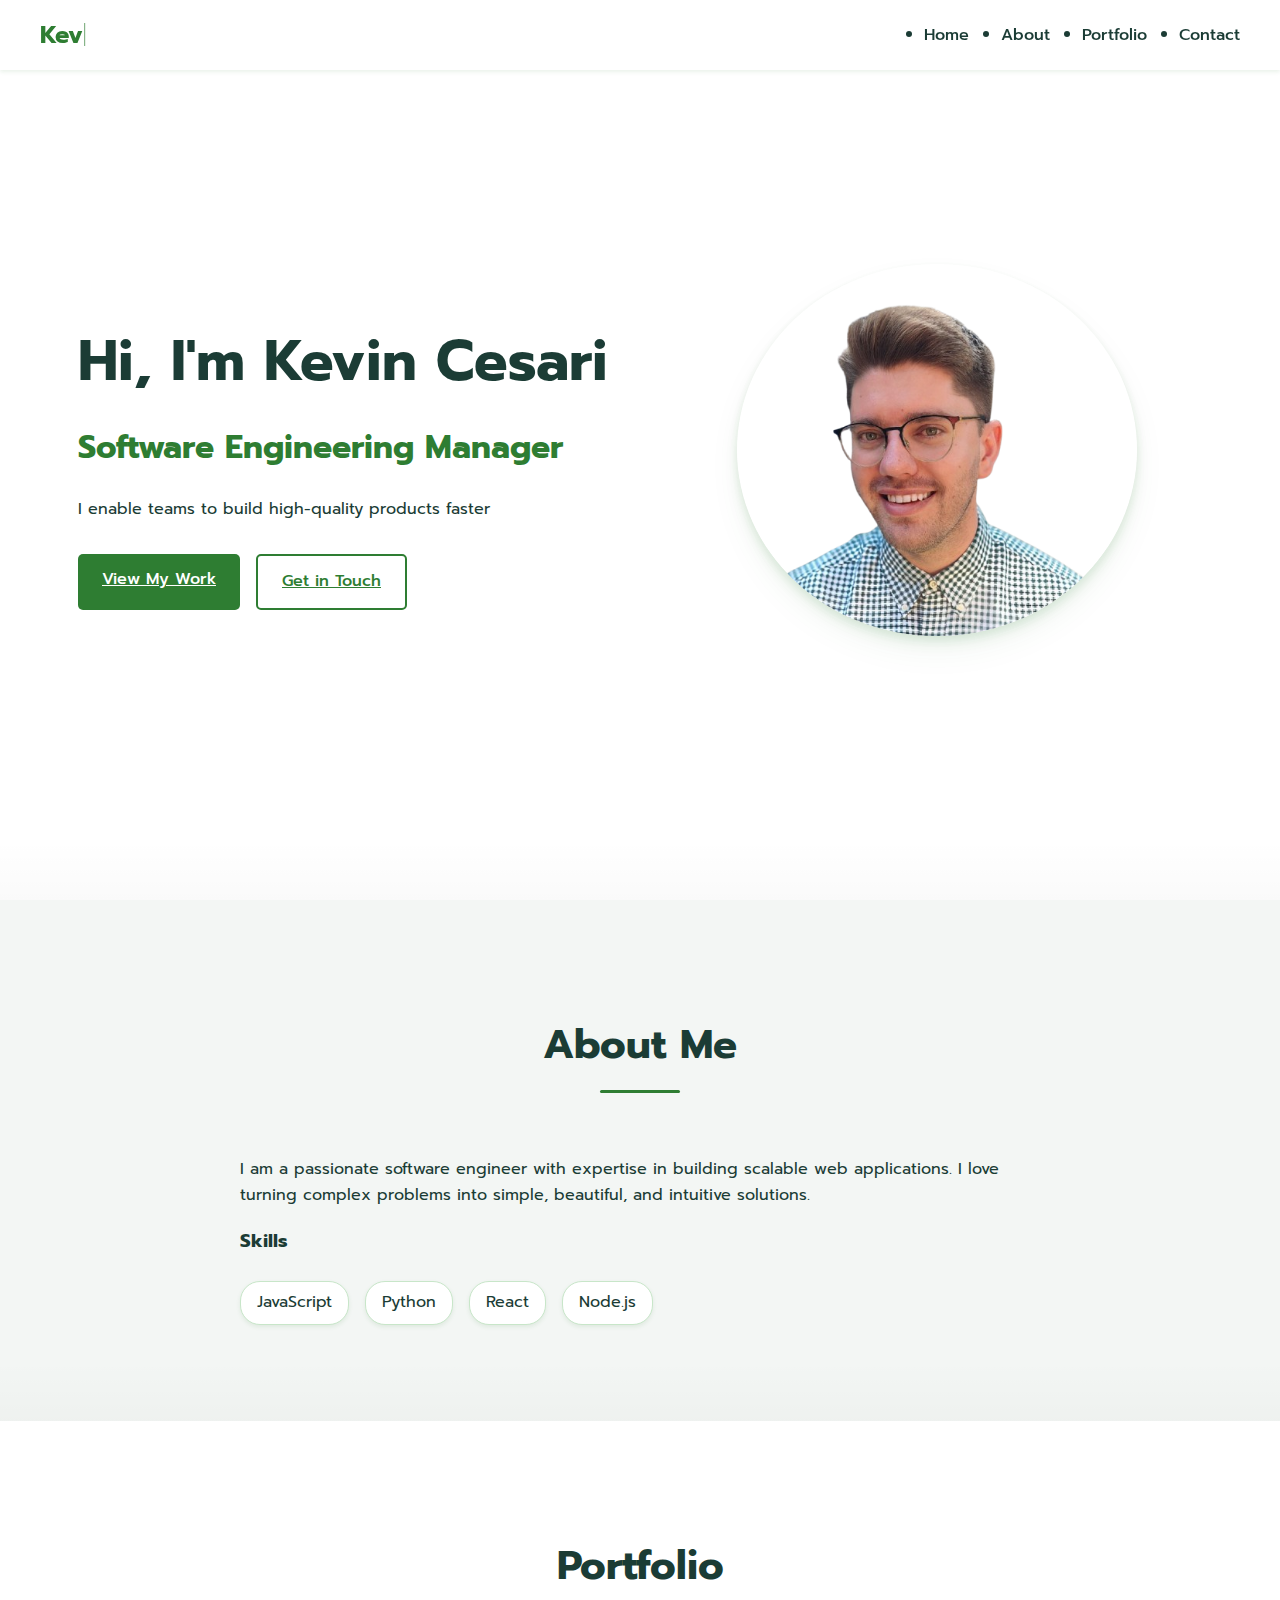
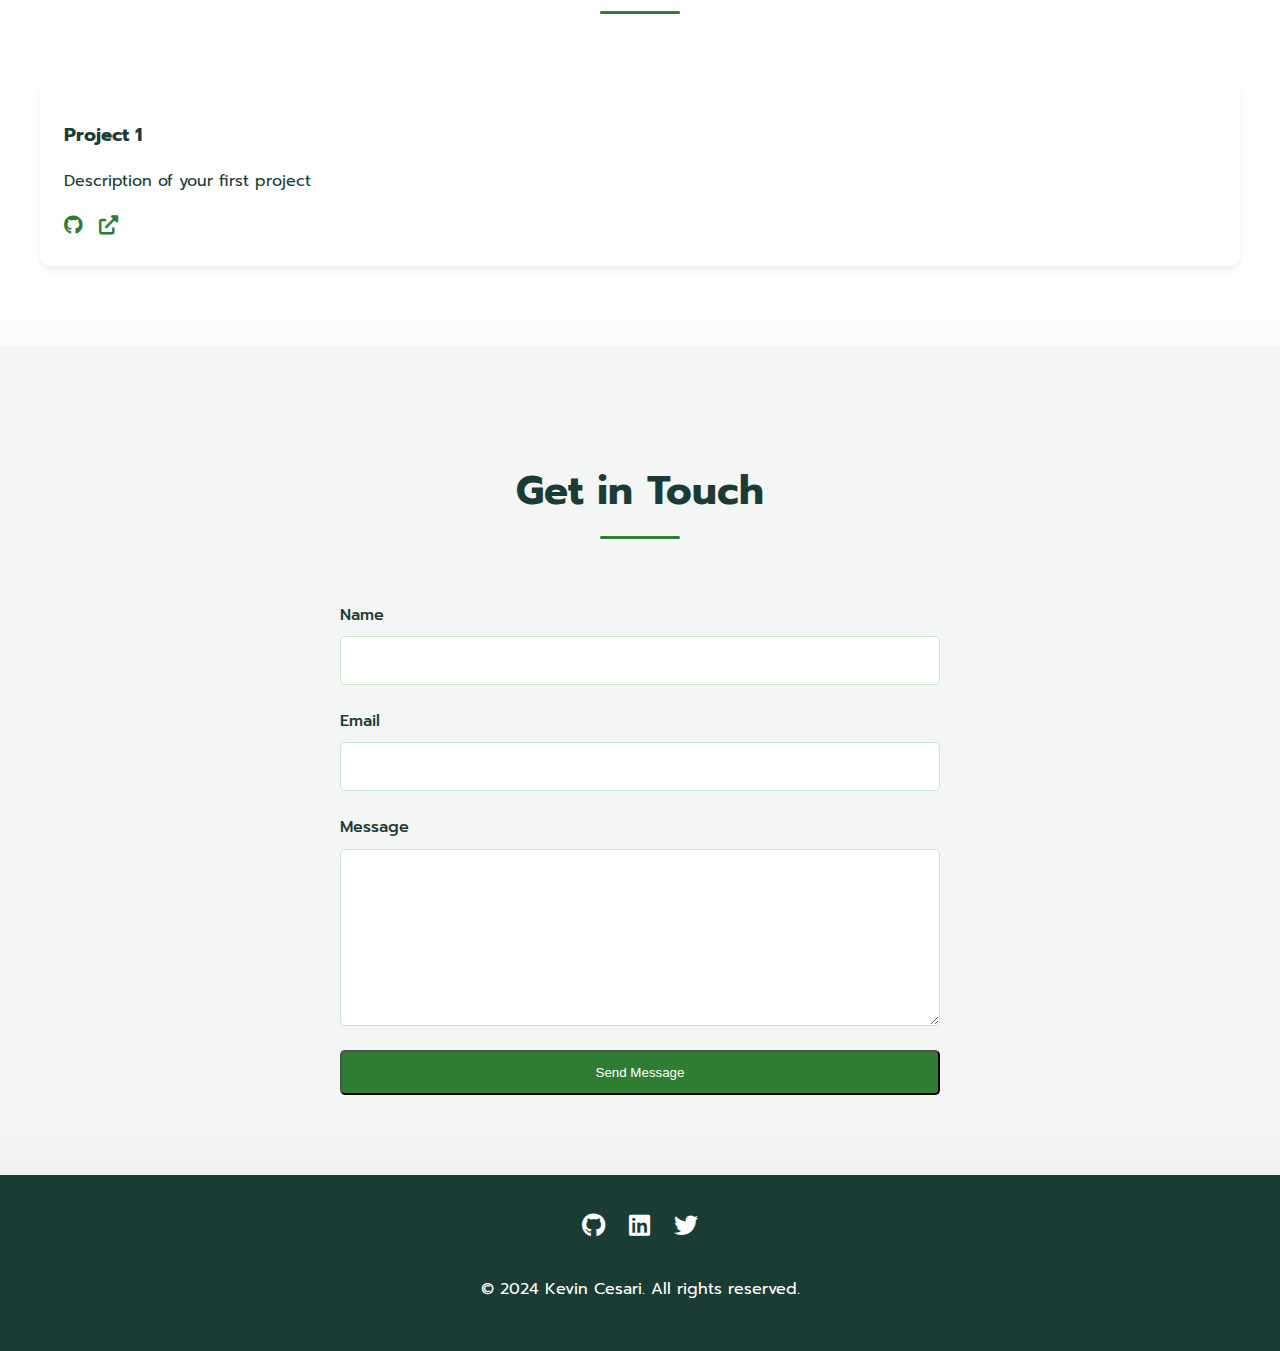
==== commit 1274c5af: "Another attempt to fix on mobile." ====
--- a/index.html
+++ b/index.html
@@ -3,7 +3,7 @@
 <head>
     <meta charset="UTF-8">
     <meta http-equiv="X-UA-Compatible" content="IE=edge">
-    <meta name="viewport" content="width=device-width, initial-scale=1.0">
+    <meta name="viewport" content="width=device-width, initial-scale=1.0, maximum-scale=1.0, user-scalable=yes">
     <meta name="description" content="Kevin Cesari's Portfolio Website">
     <meta name="keywords" content="portfolio, web development, software engineer">
 
--- a/default.css
+++ b/default.css
@@ -516,11 +516,24 @@
         grid-template-columns: 1fr;
         text-align: center;
         padding-top: 6rem;
+        gap: 2rem;
     }
 
     .hero-content h1
     {
         font-size: 2.5rem;
+    }
+
+    .hero-image {
+        width: 100%;
+        max-width: 280px;
+        margin: 0 auto;
+        padding: 0 1rem;
+    }
+
+    .hero-image img {
+        width: 100%;
+        height: auto;
     }
 
     .cta-buttons
@@ -545,10 +558,22 @@
     {
         font-size: 2rem;
     }
+
+    .hero-image {
+        max-width: 220px;
+    }
+}
+
+.hero-image {
+    display: flex;
+    justify-content: center;
+    align-items: center;
+    width: 100%;
 }
 
 .hero-image img {
-    max-width: 100%;
+    width: 100%;
+    max-width: 400px;
     height: auto;
     border-radius: 50%;
     box-shadow: 
@@ -556,6 +581,8 @@
         0 8px 16px rgba(46, 125, 50, 0.08),
         0 16px 32px rgba(46, 125, 50, 0.05);
     transition: transform 0.3s ease, box-shadow 0.3s ease;
+    -webkit-transform: translateZ(0);
+    -webkit-backface-visibility: hidden;
 }
 
 .hero-image img:hover {
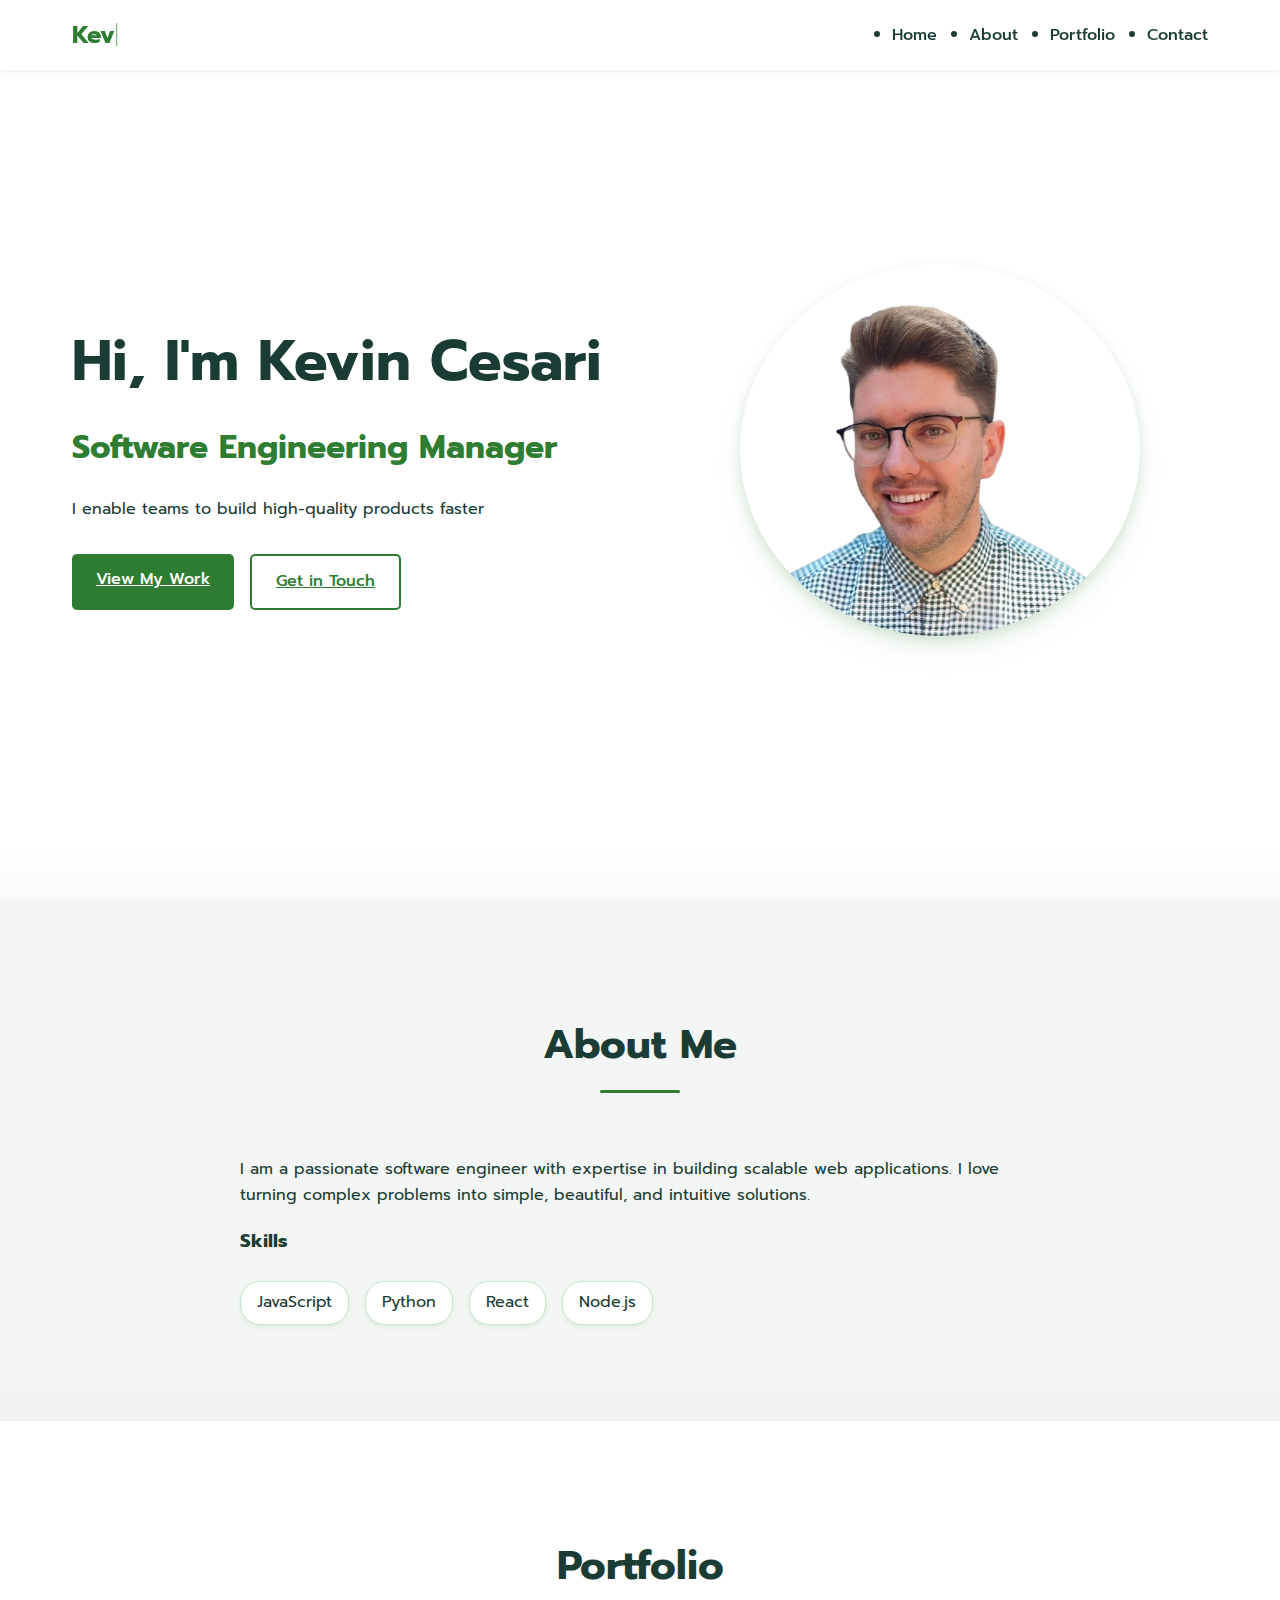
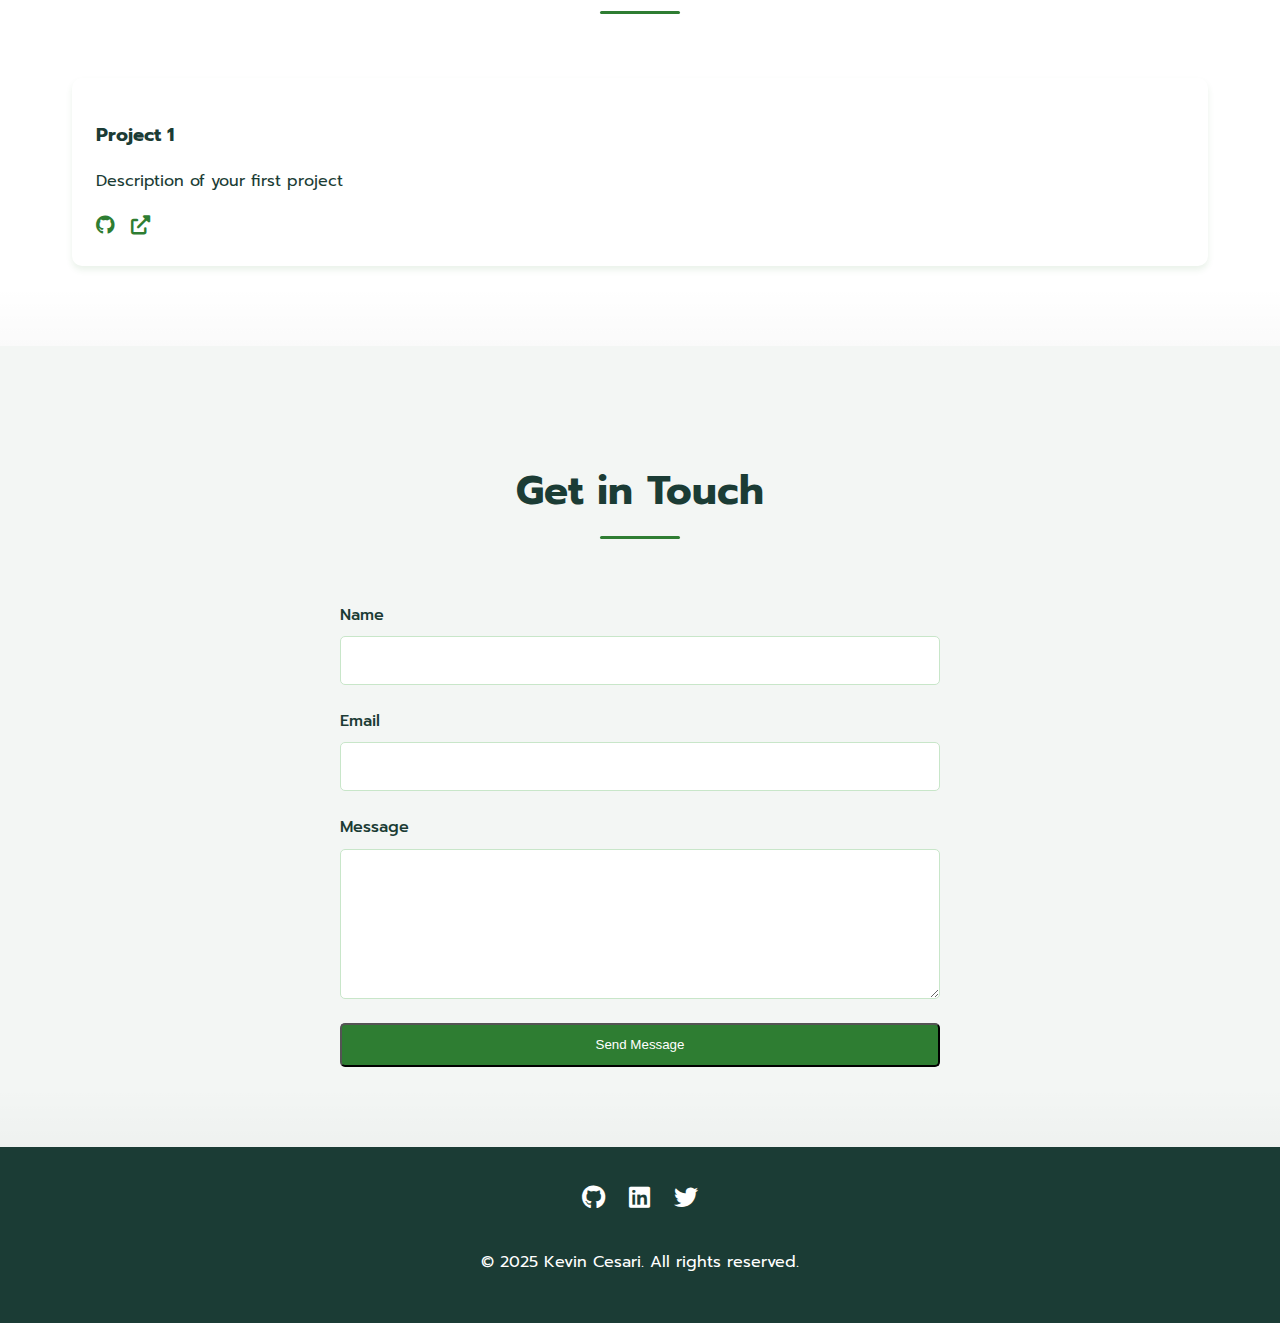
==== commit b29d856c: "Fixed spacing in hamburger menu for mobile" ====
--- a/index.html
+++ b/index.html
@@ -128,7 +128,7 @@
                     <a href="#" target="_blank"><i class="fab fa-linkedin"></i></a>
                     <a href="#" target="_blank"><i class="fab fa-twitter"></i></a>
                 </div>
-                <p>&copy; 2024 Kevin Cesari. All rights reserved.</p>
+                <p>&copy; 2025 Kevin Cesari. All rights reserved.</p>
             </div>
         </div>
     </footer>
--- a/default.css
+++ b/default.css
@@ -18,6 +18,13 @@
     font-family: 'Prompt', sans-serif;
     color: var(--textColor);
     line-height: 1.6;
+    width: 100%;
+    overflow-x: hidden;
+    -webkit-text-size-adjust: 100%;
+}
+
+*, *::before, *::after {
+    box-sizing: border-box;
 }
 
 /* Navigation */
@@ -122,8 +129,10 @@
 /* Sections */
 .s1, .s2
 {
+    width: 100%;
     padding: 5rem 0;
     position: relative;
+    overflow: hidden;
 }
 
 .s1
@@ -153,9 +162,11 @@
 
 .main-container
 {
+    width: 100%;
     max-width: 1200px;
     margin: 0 auto;
     padding: 0 2rem;
+    box-sizing: border-box;
 }
 
 /* Hero Section */
@@ -467,6 +478,16 @@
     .mobile-nav-toggle
     {
         display: block;
+    }
+
+    .main-container {
+        padding: 0 1rem;
+        width: 100%;
+    }
+
+    .nav-content {
+        padding: 1rem;
+        width: 100%;
     }
 
     .nav-links
@@ -484,25 +505,59 @@
         box-shadow: -2px 0 4px var(--shadowColor);
     }
 
-    .nav-links.active
-    {
-        right: 0;
-    }
-
-    .nav-links a
-    {
+    .nav-links li {
+        margin: 0;
+        padding: 0;
+        width: 100%;
+    }
+
+    .nav-links a {
         font-size: 1.2rem;
         padding: 1rem 0;
-    }
-
-    .nav-links a:hover
-    {
+        display: block;
+        width: 100%;
+        text-align: left;
+        border-bottom: 1px solid var(--borderColor);
+    }
+
+    .nav-links a:last-child {
+        border-bottom: none;
+    }
+
+    .nav-links a:hover {
         transform: translateX(5px);
-    }
-
-    .s1, .s2
-    {
-        padding: 4rem 0;
+        color: var(--accentColor);
+    }
+
+    .nav-links.active {
+        right: 0;
+    }
+
+    .hero-wrapper {
+        grid-template-columns: 1fr;
+        text-align: center;
+        padding-top: 6rem;
+        gap: 2rem;
+        width: 100%;
+    }
+
+    .hero-content {
+        width: 100%;
+        padding: 0;
+    }
+
+    .hero-image {
+        width: 100%;
+        max-width: 280px;
+        margin: 0 auto;
+        padding: 0;
+    }
+
+    .about-wrapper,
+    .portfolio-grid,
+    .contact-wrapper {
+        width: 100%;
+        padding: 0;
     }
 
     .section-title
@@ -511,26 +566,11 @@
         margin-bottom: 3rem;
     }
 
-    .hero-wrapper
-    {
-        grid-template-columns: 1fr;
-        text-align: center;
-        padding-top: 6rem;
-        gap: 2rem;
-    }
-
     .hero-content h1
     {
         font-size: 2.5rem;
     }
 
-    .hero-image {
-        width: 100%;
-        max-width: 280px;
-        margin: 0 auto;
-        padding: 0 1rem;
-    }
-
     .hero-image img {
         width: 100%;
         height: auto;
@@ -545,22 +585,38 @@
         display: inline-flex;
         align-items: center;
     }
+
+    .s1, .s2 {
+        padding: 4rem 0;
+    }
 }
 
 @media screen and (max-width: 480px)
 {
-    .main-container
-    {
+    .main-container {
         padding: 0 1rem;
     }
 
-    .section-title
-    {
+    .hero-content h1 {
         font-size: 2rem;
+        margin-bottom: 0.5rem;
+    }
+
+    .hero-content h2 {
+        font-size: 1.5rem;
+    }
+
+    .section-title {
+        font-size: 1.75rem;
+        margin-bottom: 2rem;
     }
 
     .hero-image {
         max-width: 220px;
+    }
+
+    .portfolio-grid {
+        grid-template-columns: 1fr;
     }
 }
 
@@ -581,8 +637,6 @@
         0 8px 16px rgba(46, 125, 50, 0.08),
         0 16px 32px rgba(46, 125, 50, 0.05);
     transition: transform 0.3s ease, box-shadow 0.3s ease;
-    -webkit-transform: translateZ(0);
-    -webkit-backface-visibility: hidden;
 }
 
 .hero-image img:hover {
